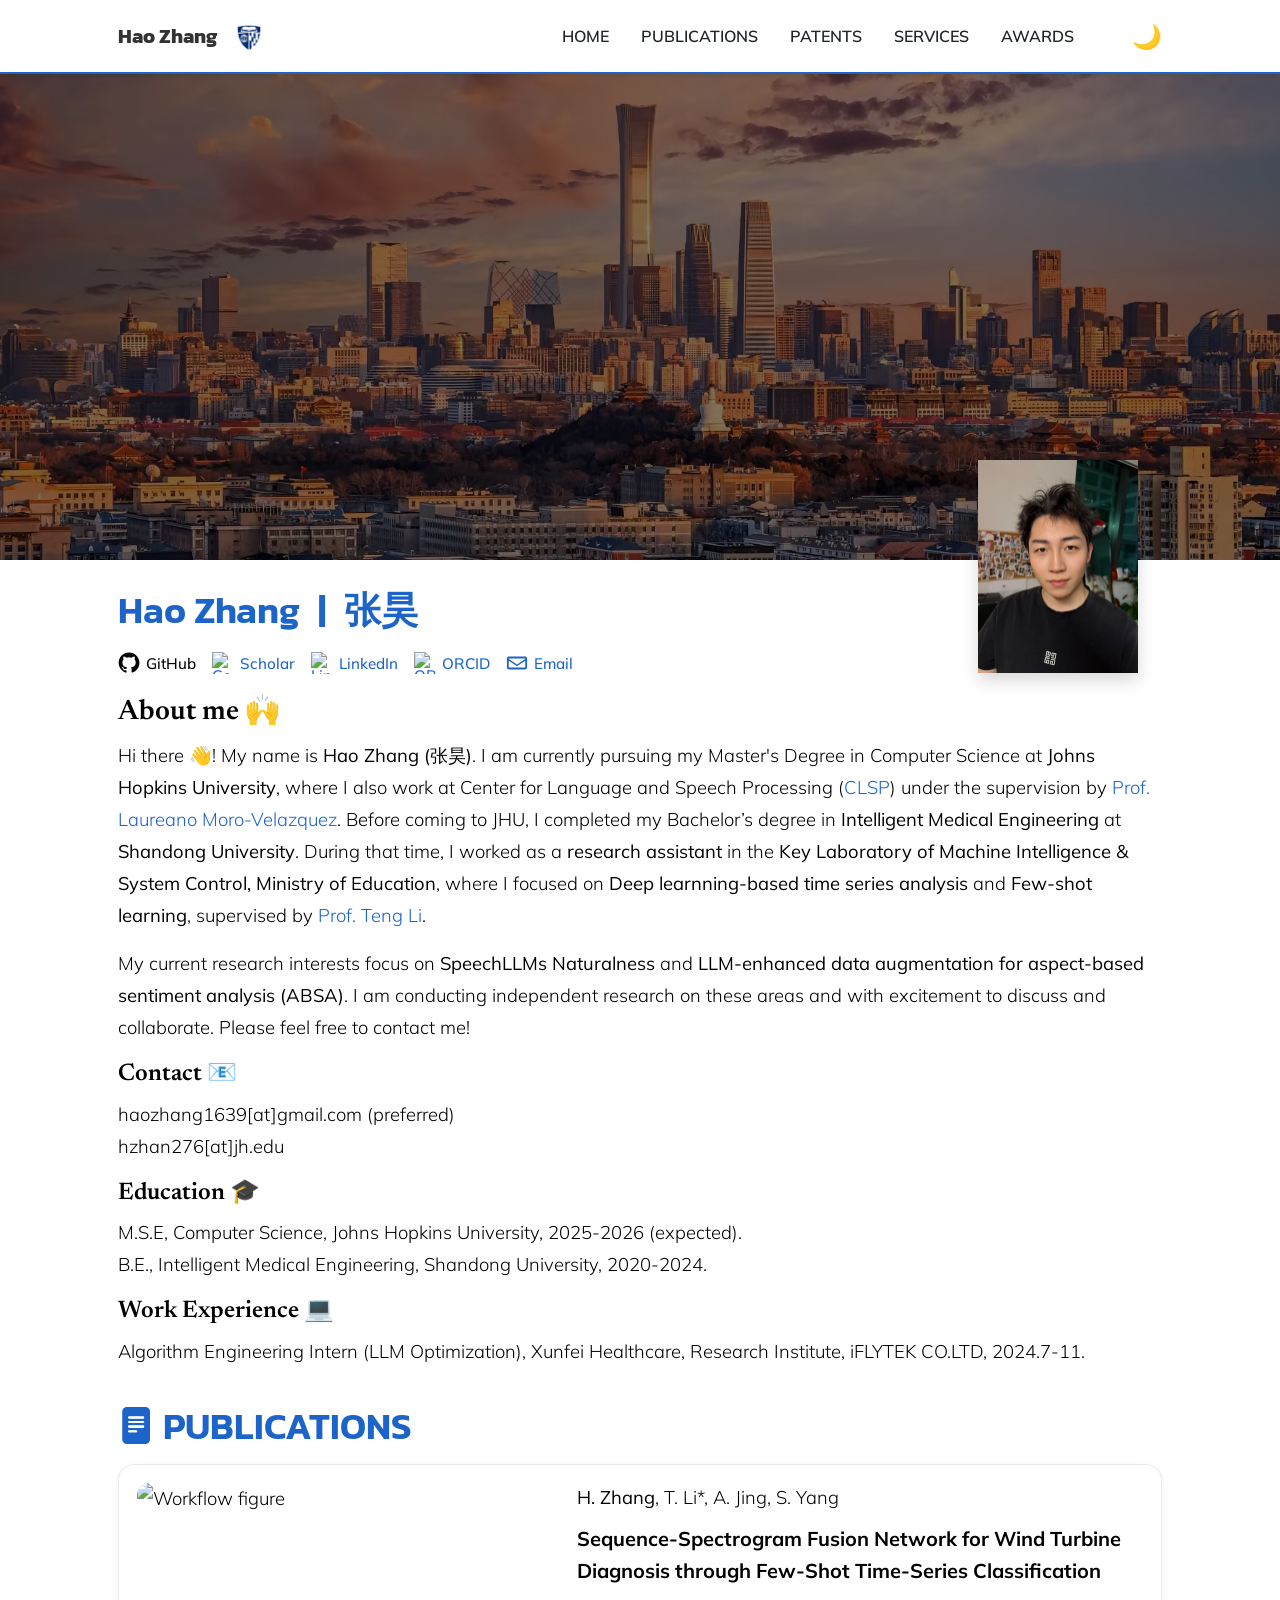
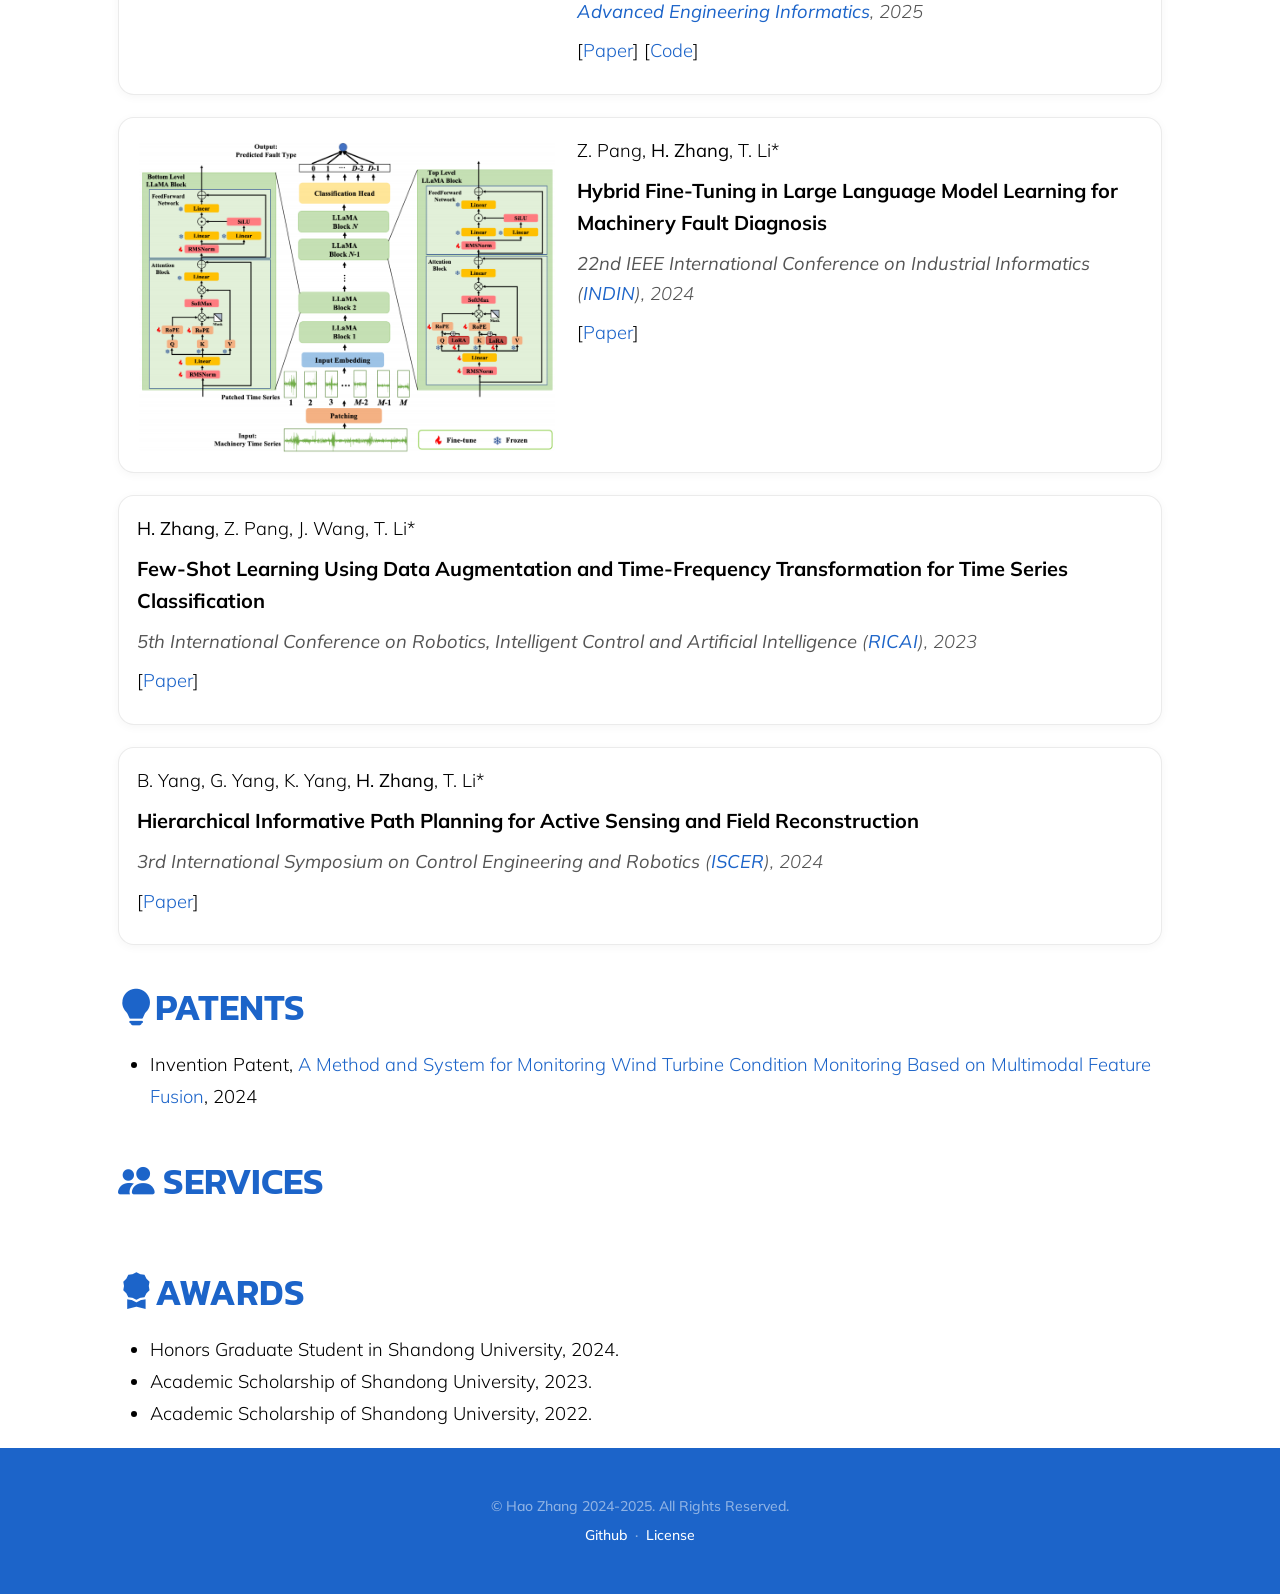
==== index.html @ edfe4c68 "ted" ====
<!DOCTYPE html>
<html lang="en">

<head>
    <meta charset="utf-8" />
    <meta name="viewport" content="width=device-width, initial-scale=1, shrink-to-fit=no" />
    <meta name="description" content="Academic Webpage" />
    <meta name="author" content="TedZhangHao" />
    <title id="title"></title>

    <!-- Icon -->
    <link rel="icon" type="image/x-icon" href="static/assets/Hao.ico" />

    <!-- Bootstrap icons-->
    <link href="https://cdn.jsdelivr.net/npm/bootstrap-icons@1.5.0/font/bootstrap-icons.css" rel="stylesheet" />

    <!-- Google fonts-->
    <link rel="preconnect" href="https://fonts.gstatic.com" />
    <link href="https://fonts.googleapis.com/css2?family=Newsreader:ital,wght@0,600;1,600&amp;display=swap"
        rel="stylesheet" />
    <link
        href="https://fonts.googleapis.com/css2?family=Mulish:ital,wght@0,300;0,500;0,600;0,700;1,300;1,500;1,600;1,700&amp;display=swap"
        rel="stylesheet" />
    <link href="https://fonts.googleapis.com/css2?family=Kanit:ital,wght@0,400;1,400&amp;display=swap"
        rel="stylesheet" />

    <!-- Core theme CSS (includes Bootstrap)-->
    <link type="text/css" href="static/css/styles.css" rel="stylesheet" />
    <link type="text/css" href="static/css/main.css" rel="stylesheet" />

    <!-- Bootstrap core JS-->
    <script defer  type="text/javascript" src="static/js/bootstrap.bundle.min.js"></script>

    <!-- Markdown -->
    <script defer  type="text/javascript" src="static/js/marked.min.js"></script>

    <script defer  type="text/javascript" src="static/js/js-yaml.min.js"></script>

    <!-- For Compatability
    <script defer  src="https://polyfill.io/v3/polyfill.min.js?features=es6"></script> -->
    

    <!-- Mathematics -->
    <script>
        // See https://docs.mathjax.org/en/latest/index.html for more details.
        MathJax = {
            tex: {
                packages: {},              // extensions to use
                inlineMath: [              // start/end delimiter pairs for in-line math
                    ['$', '$'],
                    ['\\(', '\\)']
                ],
                displayMath: [             // start/end delimiter pairs for display math
                    ['$$', '$$'],
                    ['\\[', '\\]']
                ],
                processEscapes: false,      // use \$ to produce a literal dollar sign
                processEnvironments: true, // process \begin{xxx}...\end{xxx} outside math mode
                processRefs: true,         // process \ref{...} outside of math mode
                digits: /^(?:[0-9]+(?:\{,\}[0-9]{3})*(?:\.[0-9]*)?|\.[0-9]+)/,    // pattern for recognizing numbers
                tags: 'all',              // or 'ams' or 'all'
                tagSide: 'right',          // side for \tag macros
                tagIndent: '0.8em',        // amount to indent tags
                useLabelIds: true,         // use label name rather than tag for ids
                maxMacros: 10000,          // maximum number of macro substitutions per expression
                maxBuffer: 5 * 1024,       // maximum size for the internal TeX string (5K)
                // baseURL:                   // URL for use with links to tags (when there is a <base> tag in effect)
                // (document.getElementsByTagName('base').length === 0) ? '' : String(document.location).replace(/#.*$/, ''),
                formatError:               // function called when TeX syntax errors occur
                    (jax, err) => jax.formatError(err)
            }
        };
    </script>
    <script defer  type="text/javascript" id="MathJax-script" src="https://cdn.jsdelivr.net/npm/mathjax@3/es5/tex-svg.js"></script>
    <!-- <script type="text/javascript" id="MathJax-script" async src="https://cdn.jsdelivr.net/npm/mathjax@3/es5/tex-mml-chtml.js"></script> -->
    
    <!-- Core JS-->
    <script defer  type="text/javascript" src="static/js/scripts.js"></script>

</head>

<body id="page-top">
    <!-- Navigation-->
    <nav class="header navbar navbar-expand-lg navbar-light fixed-top shadow-sm" id="mainNav">
        <div class="container px-5">
            <a id="page-top-title" class="navbar-brand fw-bold" href="#page-top"></a>
            <a href="#page-top"><img id="logo" src="static/assets/img/jhu_logo.png" style="width: 2rem;"></a>
            <button class="navbar-toggler" type="button" data-bs-toggle="collapse" data-bs-target="#navbarResponsive"
                aria-controls="navbarResponsive" aria-expanded="false" aria-label="Toggle navigation">
                MENU
                <i class="bi-list"></i>
            </button>
            <div class="collapse navbar-collapse" id="navbarResponsive">
                <ul class="navbar-nav ms-auto me-4 my-3 my-lg-0">
                    <li class="nav-item">
                        <a class="nav-link me-lg-3" href="#page-top">HOME</a>
                    </li>
                    <li class="nav-item">
                        <a class="nav-link me-lg-3" href="#publications">PUBLICATIONS</a>
                    </li>
                    <li class="nav-item">
                        <a class="nav-link me-lg-3" href="#patents">PATENTS</a>
                    </li>
                    <li class="nav-item">
                        <a class="nav-link me-lg-3" href="#Services">SERVICES</a>
                    </li>
                    <li class="nav-item">
                        <a class="nav-link me-lg-3" href="#awards">AWARDS</a>
                    </li>
                </ul>
            </div>
            <button id="theme-toggle">
                🌙
            </button>
        </div>
    </nav>

    <!-- Top Section -->
    <section class="top-section" style="background-image: url('static/assets/img/beijing.jpg');">
        <div class="top-section-content">
            <div class="container px-5">
                <h2 id="top-section-bg-text" class="text-white display-3 lh-1 font-alt"></h2>
                <h2 id="top-section-bg-text1" class="text-white display-3 lh-1 font-alt"></h2>
            </div>
        </div>
    </section>
    <!-- Top Section -->

    <!-- Photo -->
    <div class="container px-5">
        <div id="avatar">
            <img class="shadow" src="static/assets/img/photo.jpg">
        </div>
    </div>
    <!-- Photo -->
    
    <!-- Home -->
    <section class="bg-gradient-primary-to-secondary-light mt5 md5" id="home">
        <div class="container px-5">
            <header>
                <h2 id="home-subtitle"> </h2>
                <!-- <span class="bi bi-list"></span> -->
            </header>
            <div class="main-body" id="home-md"></div>
        </div>
    </section>
    <!-- Home -->

    <!-- Publications -->
    <section class="bg-gradient-primary-to-secondary-gray mt5 md5" id="publications">
        <div class="container px-5">
            <header>
                <h2 id="publications-subtitle"><i class="bi bi-file-text-fill"></i>&nbsp;PUBLICATIONS</h2>
            </header>
            <div class="main-body" id="publications-md"></div>

        </div>
    </section>
    <!-- Publications  -->

    <!-- Patents -->
    <section class="bg-gradient-primary-to-secondary-light mt5 md5" id="patents">
        <div class="container px-5">
            <header>
                <h2 id="patents-subtitle"><i class="bi bi-lightbulb-fill"></i>PATENTS</h2>
            </header>
            <div class="main-body" id="patents-md"></div>

        </div>
    </section>
    <!-- Patents -->

    <!-- Services -->
    <section class="bg-gradient-primary-to-secondary-gray mt5 md5" id="services">
        <div class="container px-5">
            <header>
                <h2 id="services-subtitle"><i class="bi bi-people-fill"></i> SERVICES</h2>
            </header>
            <div class="main-body" id="services-md"></div>

        </div>
    </section>
    <!-- Services -->

    <!-- Awards -->
    <section class="bg-gradient-primary-to-secondary-gray mt5 md5" id="awards">
        <div class="container px-5">
            <header>
                <h2 id="awards-subtitle"><i class="bi bi-award-fill"></i>AWARDS </h2>
            </header>
            <div class="main-body" id="awards-md"></div>

        </div>
    </section>
    <!-- Awards -->


    <!-- Footer-->
    <footer class="bg-bottom text-center py-5">
        <div class="container px-5">
            <div class="text-white-50 small">
                <div id="copyright-text" class="mb-2"></div>
                <a id="github-link" href="https://github.com/TedZhangHao">Github</a>
                <span class="mx-1">&middot;</span>
                <a id="license-link" href="https://github.com/TedZhangHao/TedZhangHao.github.io/blob/master/LICENSE">License</a>
            </div>
        </div>
    </footer>

</body>

</html>
---- static/css/main.css ----
@import "./styles.css";

:root {
    --h-title-color: #1c64c9;
    --background-color: #ffffff;
    --text-color: #000000;
    --top-section-bg: linear-gradient(45deg, #fcfcfc, #ffffff);
    --icon-color: #1c64c9;
}

body {
    background-color: var(--background-color);
    color: var(--text-color);
}

body.dark-mode {
    --h-title-color: #f0a500;
    --background-color: #3a3535;
    --text-color: #ffffff;
    --top-section-bg: linear-gradient(45deg, #2b2b2b, #1e1e1e);
    --icon-color: #f0a500;
}

/* 统一页面各 section 底色，不再区分浅灰块 */
.bg-gradient-primary-to-secondary-light,
.bg-gradient-primary-to-secondary-gray {
    background: var(--background-color) !important;
}

/* section 本体统一底色 + 压缩上下间距 */
section {
    background-color: var(--background-color);
    padding: 18px 0;
    margin: 0;
}

/* section 标题区域收紧 */
section header {
    margin-bottom: 8px;
}

section header h2 {
    font-family: "Kanit", -apple-system, BlinkMacSystemFont, "Segoe UI", Roboto, "Helvetica Neue", Arial, sans-serif, "Apple Color Emoji", "Segoe UI Emoji", "Segoe UI Symbol", "Noto Color Emoji" !important;
    color: var(--h-title-color);
    font-size: 2.3rem;
    line-height: 1.8;
    margin-top: 0;
    margin-bottom: 0;
}

/* 正文 */
section .main-body {
    font-size: 1.15rem;
    font-weight: 300;
    line-height: 2rem;
    margin-top: 0;
    padding-top: 0;
}

section .main-body > *:first-child {
    margin-top: 0;
}

section .main-body > *:last-child {
    margin-bottom: 0;
}

/* 首页里图标和 About me 的距离 */
.social-icons {
    display: flex;
    flex-wrap: wrap;
    gap: 16px;
    align-items: center;
    margin: 0 0 22px 0;
    line-height: 1;
}

.social-link {
    display: inline-flex;
    align-items: center;
    gap: 6px;
    text-decoration: none !important;
    font-size: 0.95rem;
    font-weight: 500;
    color: #444;
    transition: opacity 0.2s ease, transform 0.2s ease;
}

.social-link span {
    line-height: 1;
}

.social-link:hover {
    opacity: 0.8;
    transform: translateY(-1px);
}

.social-icons .icon-github {
    color: #000000;
}

.dark-mode .social-icons .icon-github {
    color: #ffffff;
}

.dark-mode .social-link {
    color: #eaeaea;
}

/* home 里标题别再贴上去 */
#home-md h1,
#home-md h2,
#home-md h3,
#home-md h4 {
    margin-top: 0;
    margin-bottom: 10px;
}

/* Publications 再额外收紧一点 */
#publications {
    padding-top: 8px;
    padding-bottom: 12px;
}

#publications header {
    margin-bottom: 4px;
}

#publications .main-body {
    margin-top: 0;
    padding-top: 0;
}

.pub-card:first-child {
    margin-top: 0;
}

/* 导航栏 */
.navbar .nav-link {
    color: #333;
}

.dark-mode .navbar {
    background-color: #1e1e1e !important;
    --text-color: #f0a500;
}

.navbar .nav-link:hover {
    color: #1c64c9 !important;
}

.navbar .navbar-brand {
    color: #333;
}

.navbar .navbar-brand:hover {
    color: #1c64c9 !important;
}

.dark-mode .navbar .nav-link {
    color: #ffffff !important;
}

.dark-mode .navbar .nav-link:hover {
    color: #f0a500 !important;
}

.dark-mode .navbar .navbar-brand {
    color: #ffffff !important;
}

.dark-mode .navbar .navbar-brand:hover {
    color: #f0a500 !important;
}

/* 正文链接 */
.container a {
    color: #1c64c9;
    text-decoration: none;
}

.container a:hover {
    color: #1553a4;
    text-decoration: underline;
}

.dark-mode .container a {
    color: #bb86fc;
}

.dark-mode .container a:hover {
    color: #d2a8ff;
    text-decoration: underline;
}

/* footer 链接 */
.footer a,
footer a {
    color: #ffffff !important;
}

/* 页头 */
.header {
    border-bottom: solid 2px var(--h-title-color);
    z-index: 10000;
}

.bg-bottom {
    background-color: var(--h-title-color);
}

/* 顶部大图 */
.top-section {
    position: relative;
    padding: 10rem 0;
    background-position: center;
    background-size: cover;
    height: 35rem;
}

.top-section h2 {
    font-weight: 400;
}

.top-section .top-section-content {
    position: relative;
    z-index: 1;
}

.top-section:before {
    content: "";
    position: absolute;
    top: 0;
    left: 0;
    width: 100%;
    height: 100%;
    background: rgba(0, 0, 0, 0.5);
}

/* 深色模式下也统一 section 底色 */
.dark-mode .bg-gradient-primary-to-secondary-light,
.dark-mode .bg-gradient-primary-to-secondary-gray {
    background: var(--background-color) !important;
}

.on-top {
    position: relative;
    z-index: 10000;
}

.top-bg {
    background-position: center;
    background-size: fill;
    width: 100%;
    height: 100%;
}

.top-bg::before {
    content: "";
    position: absolute;
    top: 0;
    left: 0;
    width: 100%;
    height: 100%;
    background: rgba(0, 0, 0, 0.4);
}

/* 头像 */
#avatar {
    position: relative;
    height: 0;
    top: min(-65px, max(-100px, calc(-1 * 100vw / 12)));
    max-width: 55em;
    margin: 0 1.5rem 0 0;
    float: right;
    z-index: 9000;
}

#avatar img {
    height: max(150px, min(230px, calc(100vw / 6)));
    box-shadow: 5px 5px 5px rgba(0, 0, 0, 0.2);
}

@media screen and (max-width: 991px) {
    #avatar {
        margin: 0;
    }
}

/* publication 卡片 */
.pub-card {
    display: flex;
    align-items: flex-start;
    gap: 20px;
    margin: 0 0 22px 0;
    padding: 18px;
    border: 1px solid rgba(0, 0, 0, 0.08);
    border-radius: 16px;
    background: var(--background-color);
    box-shadow: 0 2px 10px rgba(0, 0, 0, 0.04);
}

.pub-image-wrap {
    width: 420px;
    max-width: 48%;
    overflow: hidden;
    border-radius: 12px;
    flex-shrink: 0;
}

.pub-image {
    width: 100%;
    height: auto;
    display: block;
    border-radius: 12px;
    transition: transform 0.35s ease;
}

.pub-image:hover {
    transform: scale(1.08);
}

.pub-content {
    flex: 1;
}

.pub-authors,
.pub-title,
.pub-venue,
.pub-links {
    margin: 0 0 10px 0;
    line-height: 1.6;
}

.pub-title {
    font-size: 1.25rem;
    font-weight: 700;
}

.pub-venue {
    font-style: italic;
    color: #555;
}

.dark-mode .pub-venue {
    color: #d0d0d0;
}

.pub-links a {
    text-decoration: none;
}

.pub-links a:hover {
    text-decoration: underline;
}

@media screen and (max-width: 768px) {
    .pub-card {
        flex-direction: column;
    }

    .pub-image-wrap {
        width: 100%;
        max-width: 100%;
    }
}

/* 主题切换按钮 */
#theme-toggle {
    background: none;
    border: none;
    font-size: 1.5rem;
    padding: 0;
    vertical-align: middle;
    border-radius: 5px;
    margin-left: 10px;
    cursor: pointer;
    transition: background-color 0.3s ease-in-out;
}

#theme-toggle:hover {
    transform: scale(1.1);
}
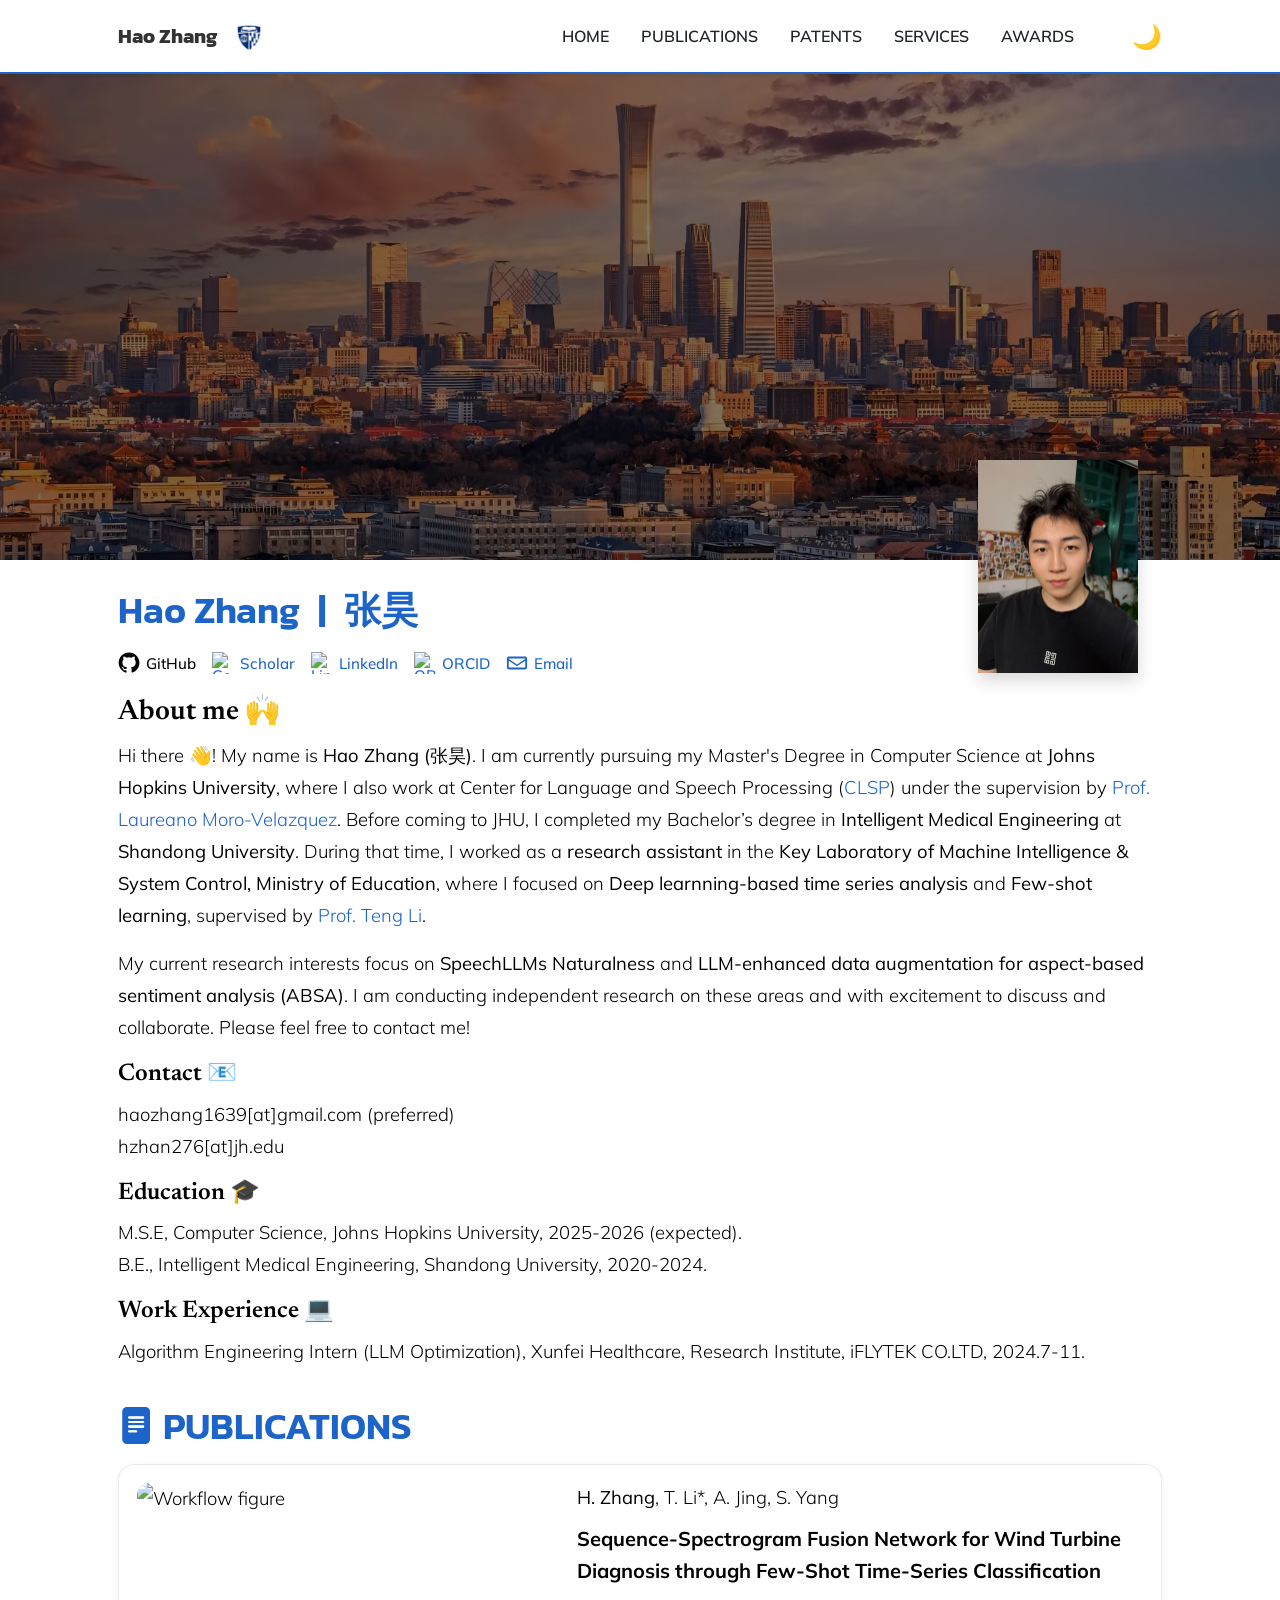
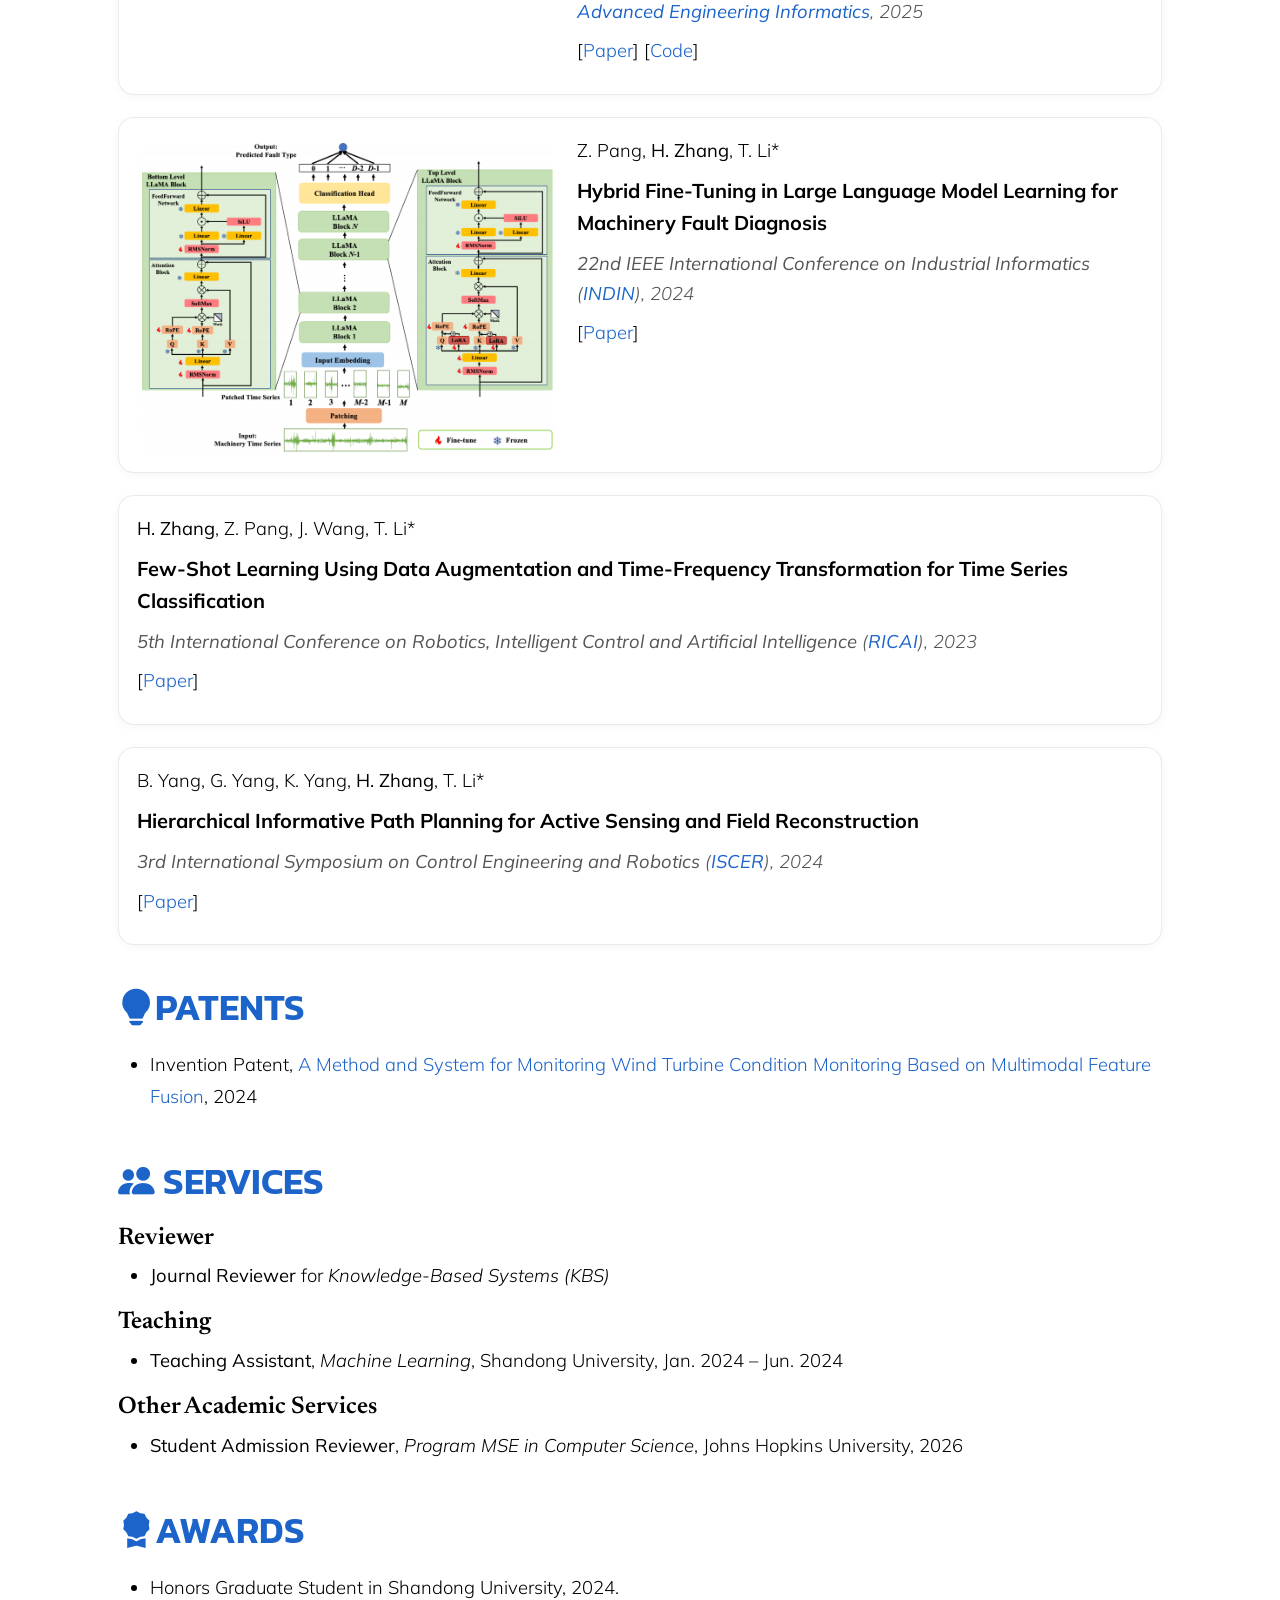
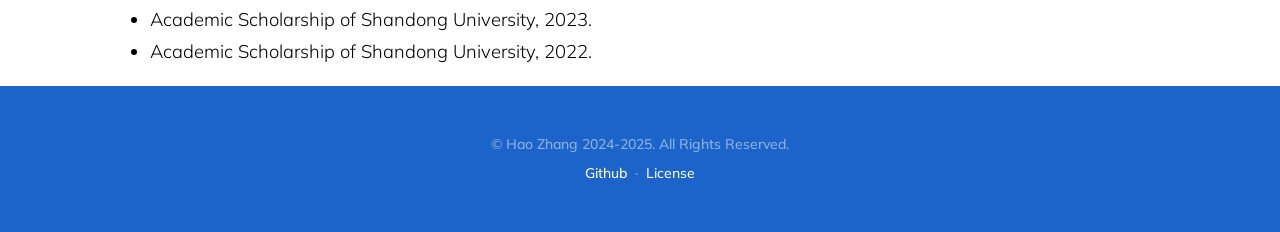
==== commit 6e9660d6: "ted" ====
--- a/index.html
+++ b/index.html
@@ -102,7 +102,7 @@
                         <a class="nav-link me-lg-3" href="#patents">PATENTS</a>
                     </li>
                     <li class="nav-item">
-                        <a class="nav-link me-lg-3" href="#Services">SERVICES</a>
+                        <a class="nav-link me-lg-3" href="#services">SERVICES</a>
                     </li>
                     <li class="nav-item">
                         <a class="nav-link me-lg-3" href="#awards">AWARDS</a>
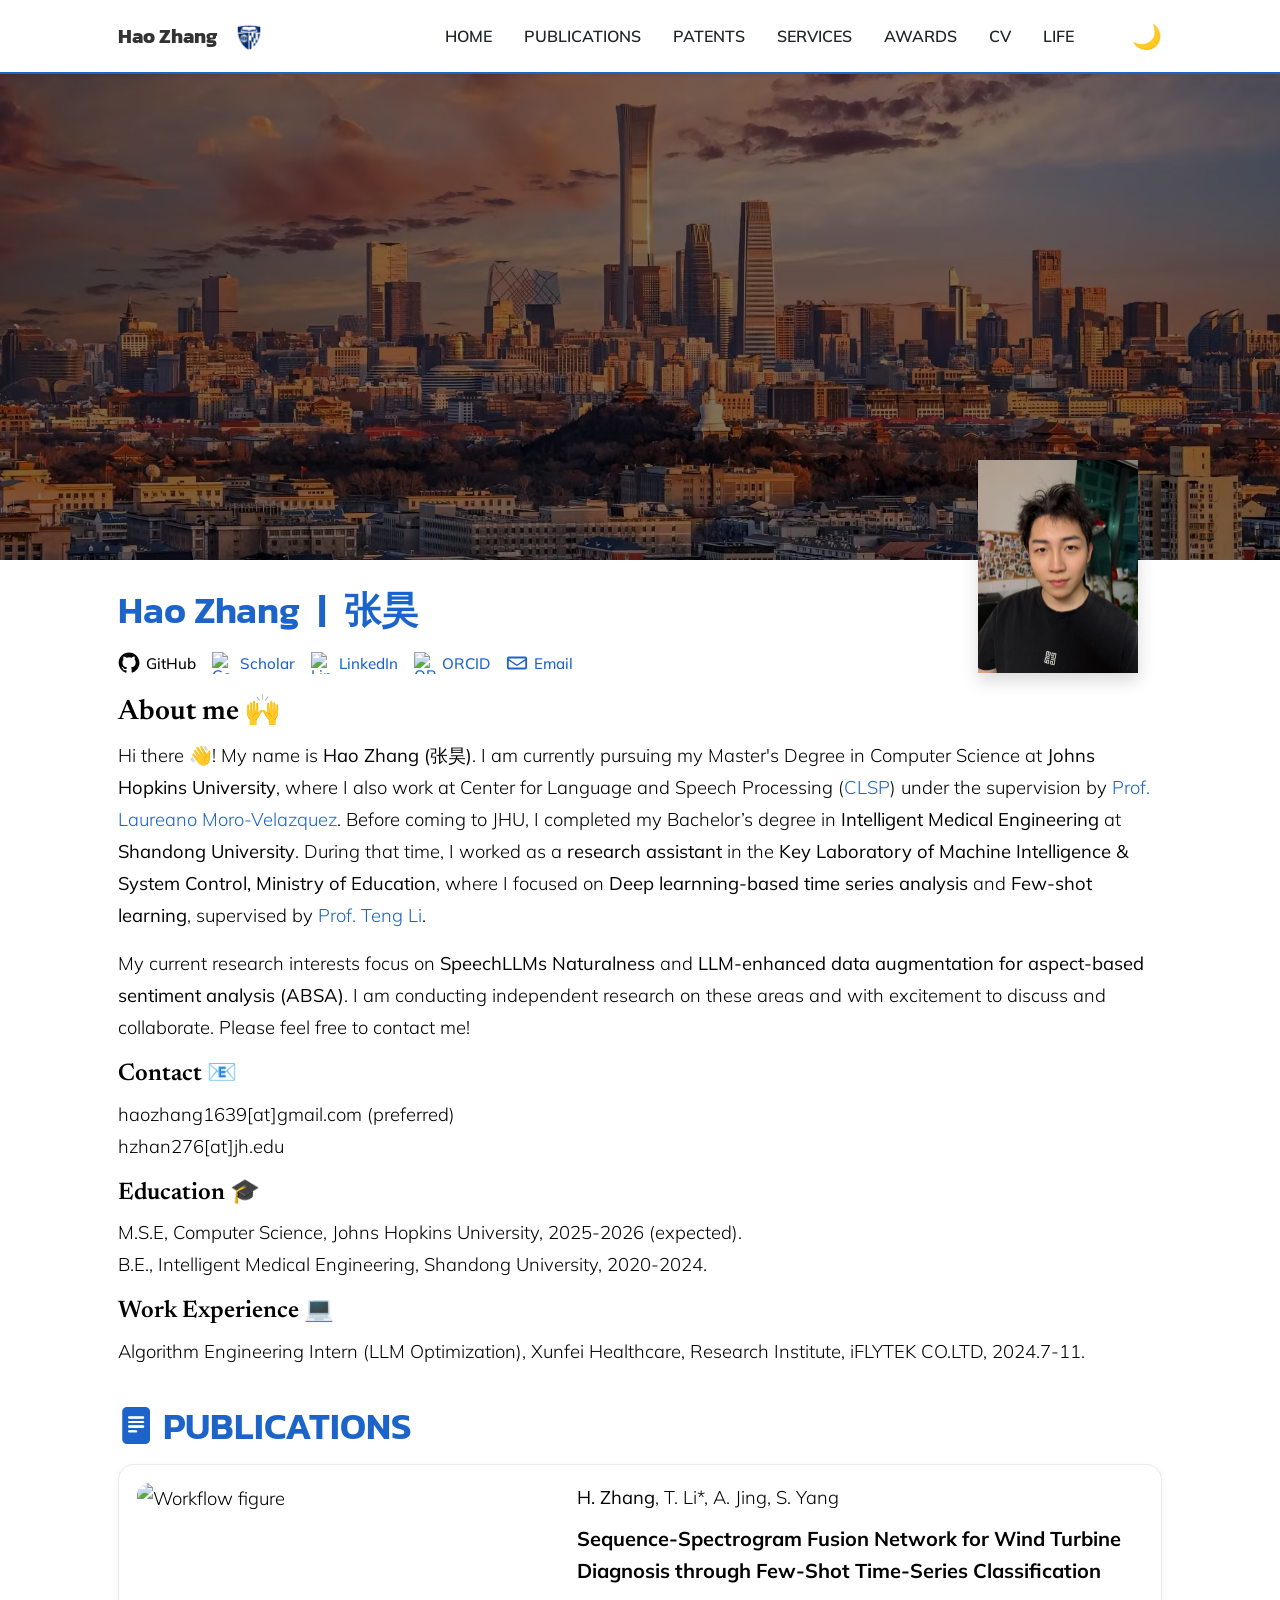
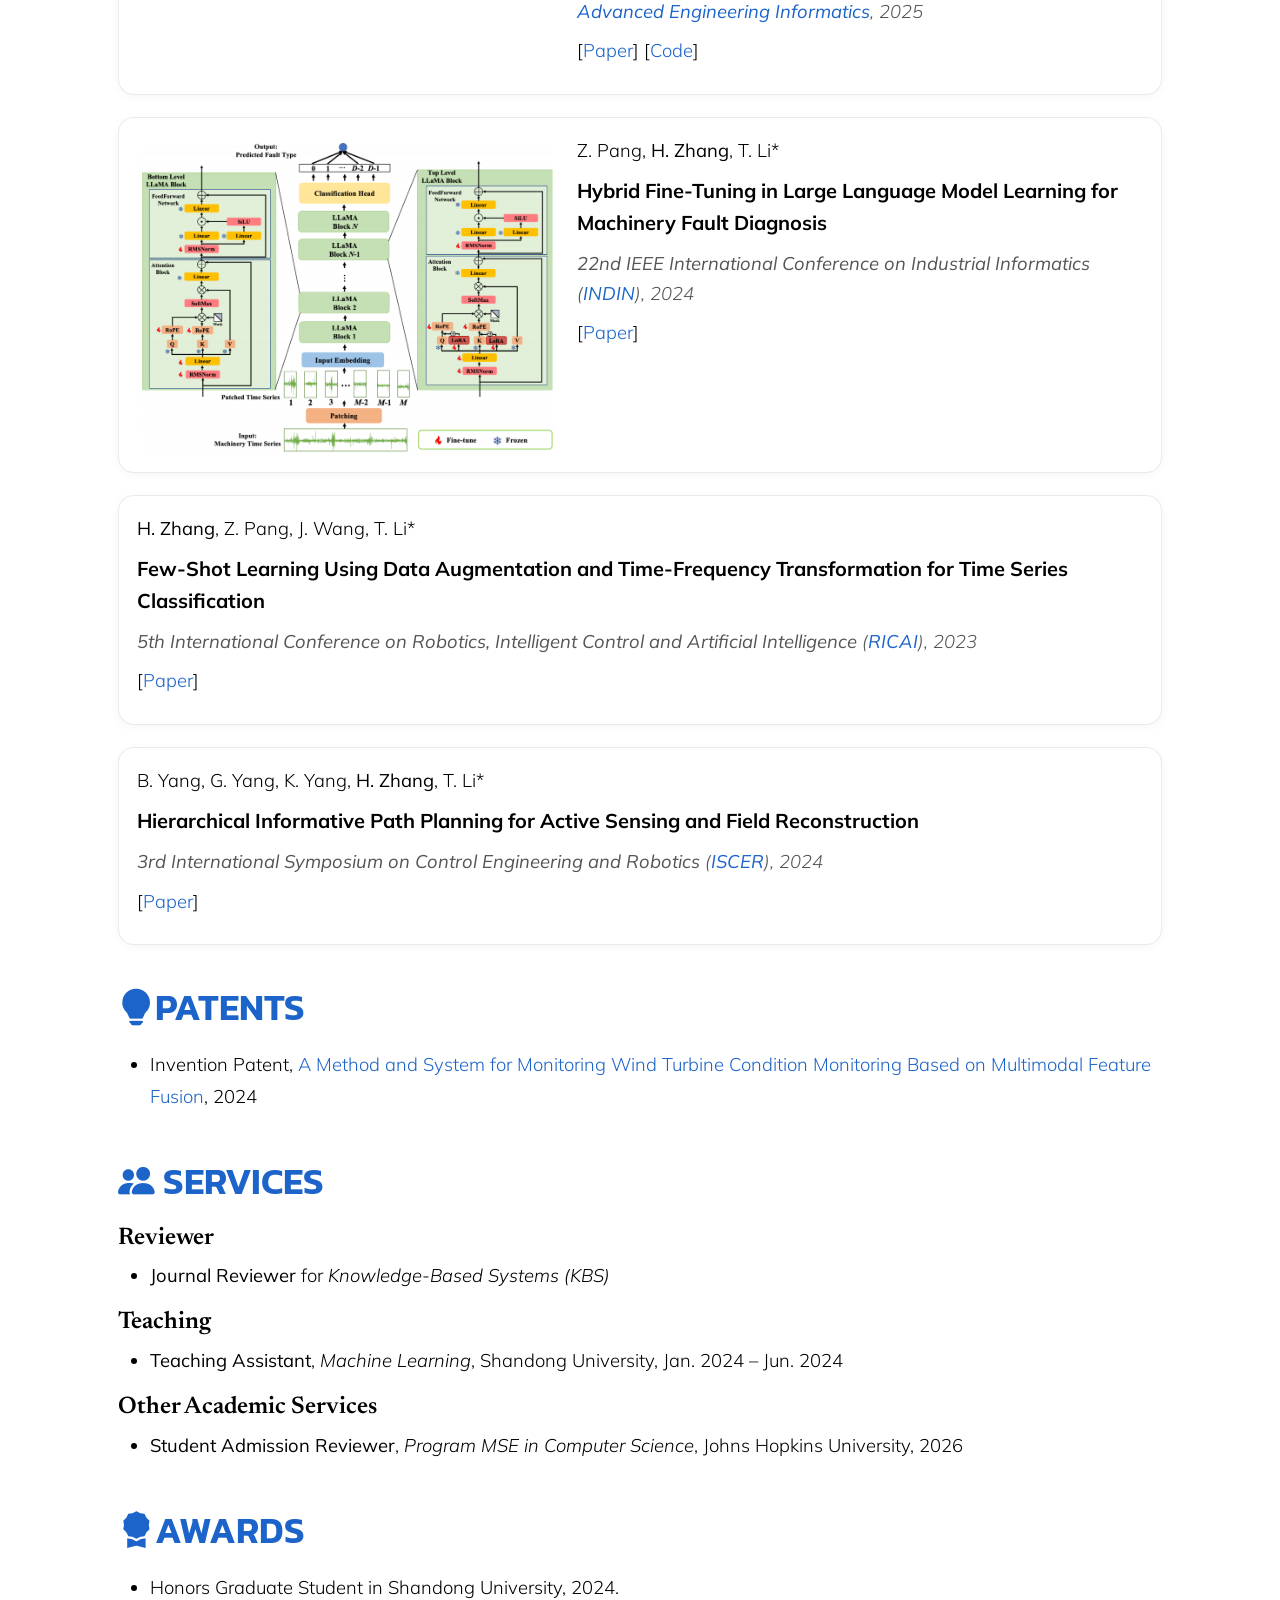
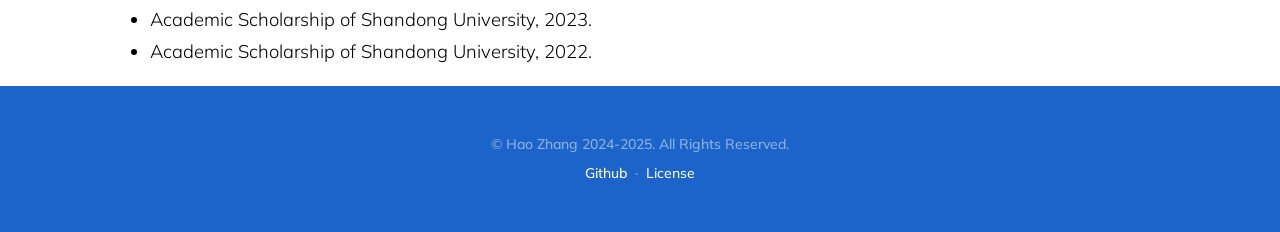
==== commit d8cf9baf: "ted" ====
--- a/index.html
+++ b/index.html
@@ -105,7 +105,13 @@
                         <a class="nav-link me-lg-3" href="#services">SERVICES</a>
                     </li>
                     <li class="nav-item">
-                        <a class="nav-link me-lg-3" href="#awards">AWARDS</a>
+                        <a class="nav-link me-lg-3" href="#awards">AWARDS</a>   
+                    </li>
+                    <li class="nav-item">
+                        <a class="nav-link me-lg-3" href="static/assets/CV.pdf" target="_blank">CV</a>
+                    </li>
+                    <li class="nav-item">
+                        <a class="nav-link me-lg-3" href="life.html">LIFE</a>
                     </li>
                 </ul>
             </div>
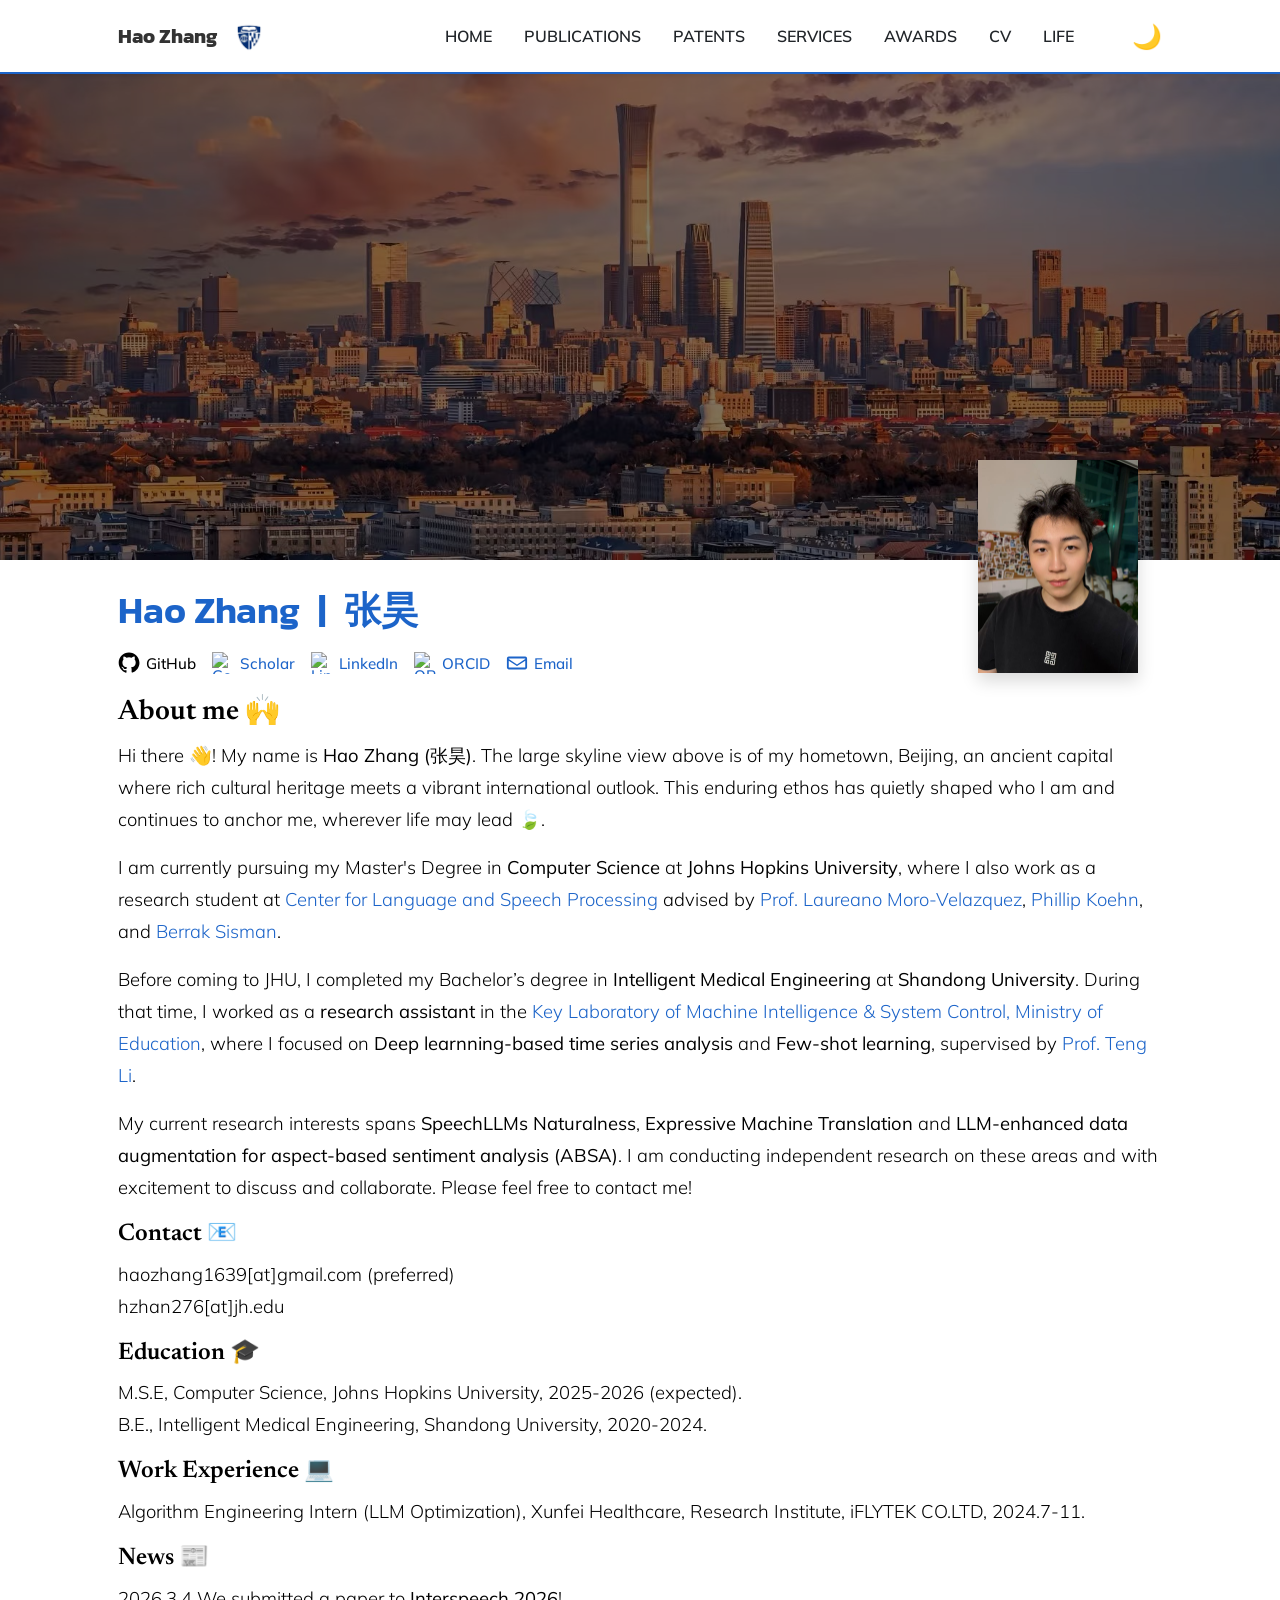
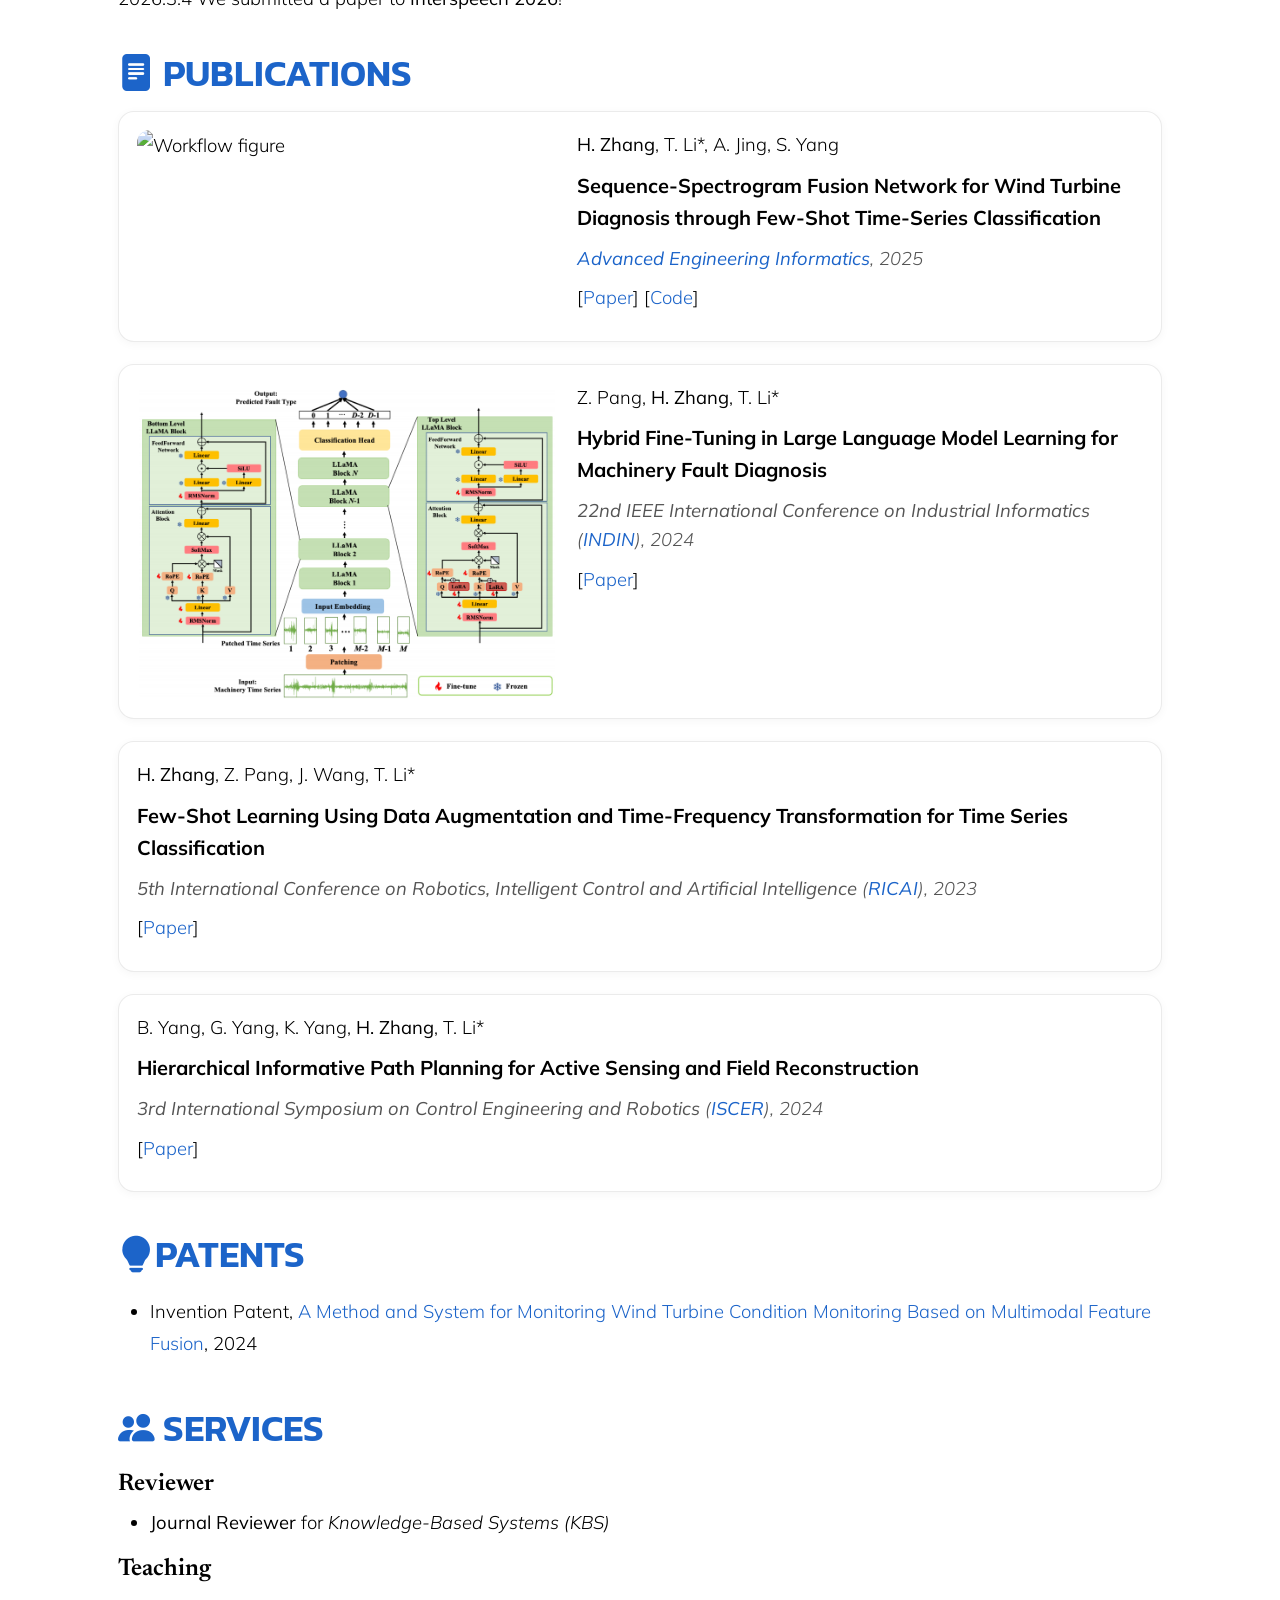
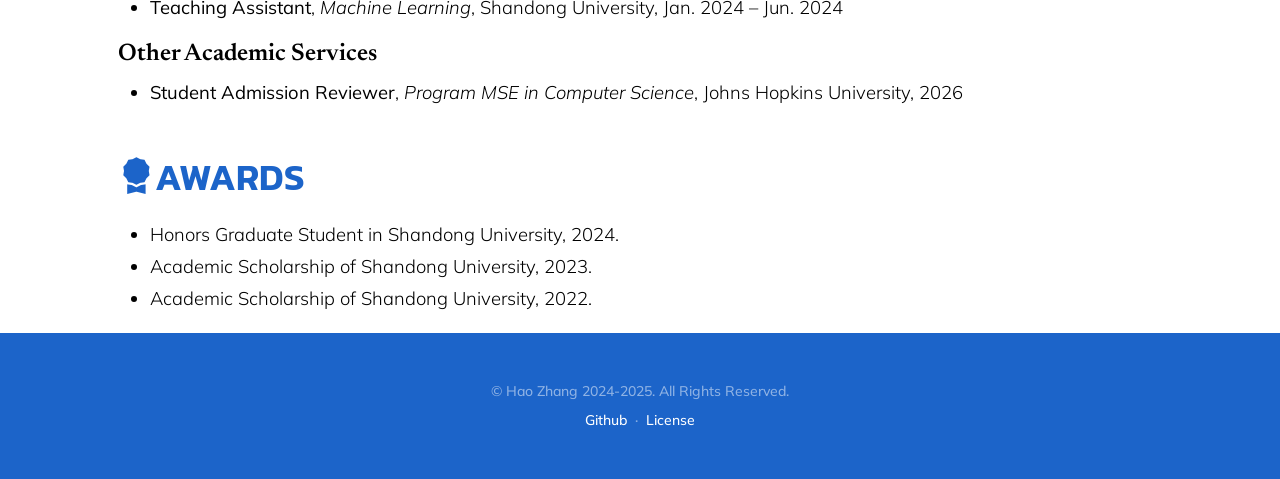
==== commit 977974a0: "Remove script tag for mapmyvisitors" ====
--- a/index.html
+++ b/index.html
@@ -212,7 +212,7 @@
             </div>
         </div>
     </footer>
-
+<script type="text/javascript" id="mmvst_globe" src="//mapmyvisitors.com/globe.js?d=NJVj6bfDXt7sD7CmgE51_hw2YMfUCx7NU7mFlVML9s0"></script>
 </body>
 
-</html>+</html>
--- a/static/css/main.css
+++ b/static/css/main.css
@@ -380,4 +380,358 @@
 
 #theme-toggle:hover {
     transform: scale(1.1);
+}
+/* =========================
+   Life page
+   ========================= */
+
+.life-page {
+    background-color: #faf8f4;
+    color: #2f2f2f;
+}
+
+.dark-mode.life-page {
+    background-color: #2d2926;
+    color: #f3efe8;
+}
+
+.life-main {
+    padding-top: 120px;
+    padding-bottom: 60px;
+}
+
+.life-hero {
+    max-width: 900px;
+    margin-bottom: 56px;
+}
+
+.life-kicker {
+    margin-bottom: 10px;
+    font-size: 0.95rem;
+    letter-spacing: 0.08em;
+    text-transform: uppercase;
+    color: #8a7f73;
+}
+
+.dark-mode .life-kicker {
+    color: #c9bfb3;
+}
+
+.life-title {
+    margin: 0 0 18px 0;
+    font-family: "Newsreader", Georgia, serif;
+    font-size: clamp(3rem, 6vw, 5.2rem);
+    line-height: 1.02;
+    font-weight: 600;
+    color: #1f1f1f;
+}
+
+.dark-mode .life-title {
+    color: #fffaf2;
+}
+
+.life-intro {
+    margin: 0 0 14px 0;
+    font-size: 1.45rem;
+    font-weight: 600;
+    line-height: 1.5;
+    color: #2c2c2c;
+}
+
+.dark-mode .life-intro {
+    color: #f5f1ea;
+}
+
+.life-description {
+    max-width: 980px;
+    margin: 0;
+    font-size: 1.18rem;
+    line-height: 1.95;
+    color: #5b534b;
+}
+
+.dark-mode .life-description {
+    color: #ddd5ca;
+}
+
+.life-section {
+    margin-top: 18px;
+}
+
+.life-section-title {
+    margin: 0 0 22px 0;
+    font-family: "Newsreader", Georgia, serif;
+    font-size: 2.2rem;
+    font-weight: 600;
+    color: #2a2a2a;
+}
+
+.dark-mode .life-section-title {
+    color: #fffaf2;
+}
+
+.life-gallery {
+    display: grid;
+    grid-template-columns: repeat(auto-fit, minmax(260px, 1fr));
+    gap: 22px;
+}
+
+.life-gallery img {
+    width: 100%;
+    aspect-ratio: 4 / 5;
+    object-fit: cover;
+    border-radius: 18px;
+    display: block;
+    box-shadow: 0 10px 30px rgba(0, 0, 0, 0.08);
+    transition: transform 0.28s ease, box-shadow 0.28s ease;
+}
+
+.life-gallery img:hover {
+    transform: translateY(-4px);
+    box-shadow: 0 18px 36px rgba(0, 0, 0, 0.14);
+}
+
+@media screen and (max-width: 768px) {
+    .life-main {
+        padding-top: 100px;
+        padding-bottom: 40px;
+    }
+
+    .life-intro {
+        font-size: 1.2rem;
+    }
+
+    .life-description {
+        font-size: 1.05rem;
+        line-height: 1.8;
+    }
+
+    .life-section-title {
+        font-size: 1.8rem;
+    }
+}
+
+/* =========================
+   Life page
+   ========================= */
+
+.life-page {
+    position: relative;
+    min-height: 100vh;
+    color: #2f2f2f;
+    background:
+        linear-gradient(rgba(248, 245, 239, 0.72), rgba(248, 245, 239, 0.72)),
+        url("../assets/img/life-bg.jpg") center center / cover no-repeat fixed;
+}
+
+.life-page.dark-mode {
+    color: #f3efe8;
+    background:
+        linear-gradient(rgba(24, 27, 32, 0.70), rgba(24, 27, 32, 0.70)),
+        url("../assets/img/life-bg.jpg") center center / cover no-repeat fixed;
+}
+
+/* 导航栏在 life 页更通透一点 */
+.life-page .navbar {
+    background: rgba(255, 255, 255, 0.72) !important;
+    backdrop-filter: blur(10px);
+    -webkit-backdrop-filter: blur(10px);
+}
+
+.life-page.dark-mode .navbar {
+    background: rgba(20, 22, 28, 0.68) !important;
+}
+
+/* 导航文字 */
+.life-page .navbar .nav-link,
+.life-page .navbar .navbar-brand {
+    color: #2f2f2f !important;
+}
+
+.life-page.dark-mode .navbar .nav-link,
+.life-page.dark-mode .navbar .navbar-brand {
+    color: #f7f2ea !important;
+}
+
+.life-page .navbar .nav-link:hover,
+.life-page .navbar .navbar-brand:hover {
+    color: #1c64c9 !important;
+}
+
+.life-page.dark-mode .navbar .nav-link:hover,
+.life-page.dark-mode .navbar .navbar-brand:hover {
+    color: #f0a500 !important;
+}
+
+/* main 区域 */
+.life-main {
+    padding-top: 130px;
+    padding-bottom: 70px;
+}
+
+/* 不要白块黄块，统一做成柔和玻璃卡片 */
+.life-hero,
+.life-section {
+    background: rgba(255, 255, 255, 0.38);
+    border: 1px solid rgba(255, 255, 255, 0.28);
+    border-radius: 24px;
+    box-shadow: 0 10px 35px rgba(0, 0, 0, 0.06);
+    backdrop-filter: blur(6px);
+    -webkit-backdrop-filter: blur(6px);
+}
+
+.life-page.dark-mode .life-hero,
+.life-page.dark-mode .life-section {
+    background: rgba(28, 31, 38, 0.42);
+    border: 1px solid rgba(255, 255, 255, 0.08);
+    box-shadow: 0 12px 36px rgba(0, 0, 0, 0.22);
+}
+
+.life-hero {
+    max-width: 980px;
+    padding: 42px 36px;
+    margin-bottom: 34px;
+}
+
+.life-section {
+    padding: 30px 28px;
+}
+
+.life-kicker {
+    margin-bottom: 10px;
+    font-size: 0.95rem;
+    letter-spacing: 0.08em;
+    text-transform: uppercase;
+    color: #867c71;
+}
+
+.life-page.dark-mode .life-kicker {
+    color: #d0c5b7;
+}
+
+.life-title {
+    margin: 0 0 18px 0;
+    font-family: "Newsreader", Georgia, serif;
+    font-size: clamp(3.2rem, 6vw, 5.4rem);
+    line-height: 0.98;
+    font-weight: 600;
+    color: #1f1f1f;
+}
+
+.life-page.dark-mode .life-title {
+    color: #fffaf2;
+}
+
+.life-intro {
+    margin: 0 0 14px 0;
+    font-size: 1.55rem;
+    font-weight: 600;
+    line-height: 1.5;
+    color: #2f2f2f;
+}
+
+.life-page.dark-mode .life-intro {
+    color: #f4efe8;
+}
+
+.life-description {
+    max-width: 980px;
+    margin: 0;
+    font-size: 1.18rem;
+    line-height: 1.95;
+    color: #564f47;
+}
+
+.life-page.dark-mode .life-description {
+    color: #ddd4c8;
+}
+
+.life-section-title {
+    margin: 0 0 20px 0;
+    font-family: "Newsreader", Georgia, serif;
+    font-size: 2.2rem;
+    font-weight: 600;
+    color: #242424;
+}
+
+.life-page.dark-mode .life-section-title {
+    color: #fffaf2;
+}
+
+.life-gallery {
+    display: grid;
+    grid-template-columns: repeat(auto-fit, minmax(260px, 1fr));
+    gap: 22px;
+}
+
+.life-gallery img {
+    width: 100%;
+    aspect-ratio: 4 / 5;
+    object-fit: cover;
+    border-radius: 18px;
+    display: block;
+    box-shadow: 0 10px 30px rgba(0, 0, 0, 0.10);
+    transition: transform 0.28s ease, box-shadow 0.28s ease;
+}
+
+.life-gallery img:hover {
+    transform: translateY(-4px) scale(1.01);
+    box-shadow: 0 18px 36px rgba(0, 0, 0, 0.16);
+}
+
+/* theme 按钮真的可点，而且更像按钮 */
+.life-page #theme-toggle {
+    background: rgba(255, 255, 255, 0.38);
+    border: 1px solid rgba(0, 0, 0, 0.06);
+    width: 48px;
+    height: 48px;
+    border-radius: 999px;
+    display: inline-flex;
+    align-items: center;
+    justify-content: center;
+    font-size: 1.45rem;
+    cursor: pointer;
+    transition: transform 0.2s ease, background-color 0.2s ease;
+}
+
+.life-page #theme-toggle:hover {
+    transform: scale(1.08);
+    background: rgba(255, 255, 255, 0.58);
+}
+
+.life-page.dark-mode #theme-toggle {
+    background: rgba(255, 255, 255, 0.10);
+    border: 1px solid rgba(255, 255, 255, 0.08);
+}
+
+.life-page.dark-mode #theme-toggle:hover {
+    background: rgba(255, 255, 255, 0.16);
+}
+
+@media screen and (max-width: 768px) {
+    .life-main {
+        padding-top: 105px;
+        padding-bottom: 40px;
+    }
+
+    .life-hero {
+        padding: 28px 22px;
+    }
+
+    .life-section {
+        padding: 22px 18px;
+    }
+
+    .life-intro {
+        font-size: 1.2rem;
+    }
+
+    .life-description {
+        font-size: 1.04rem;
+        line-height: 1.8;
+    }
+
+    .life-section-title {
+        font-size: 1.8rem;
+    }
 }
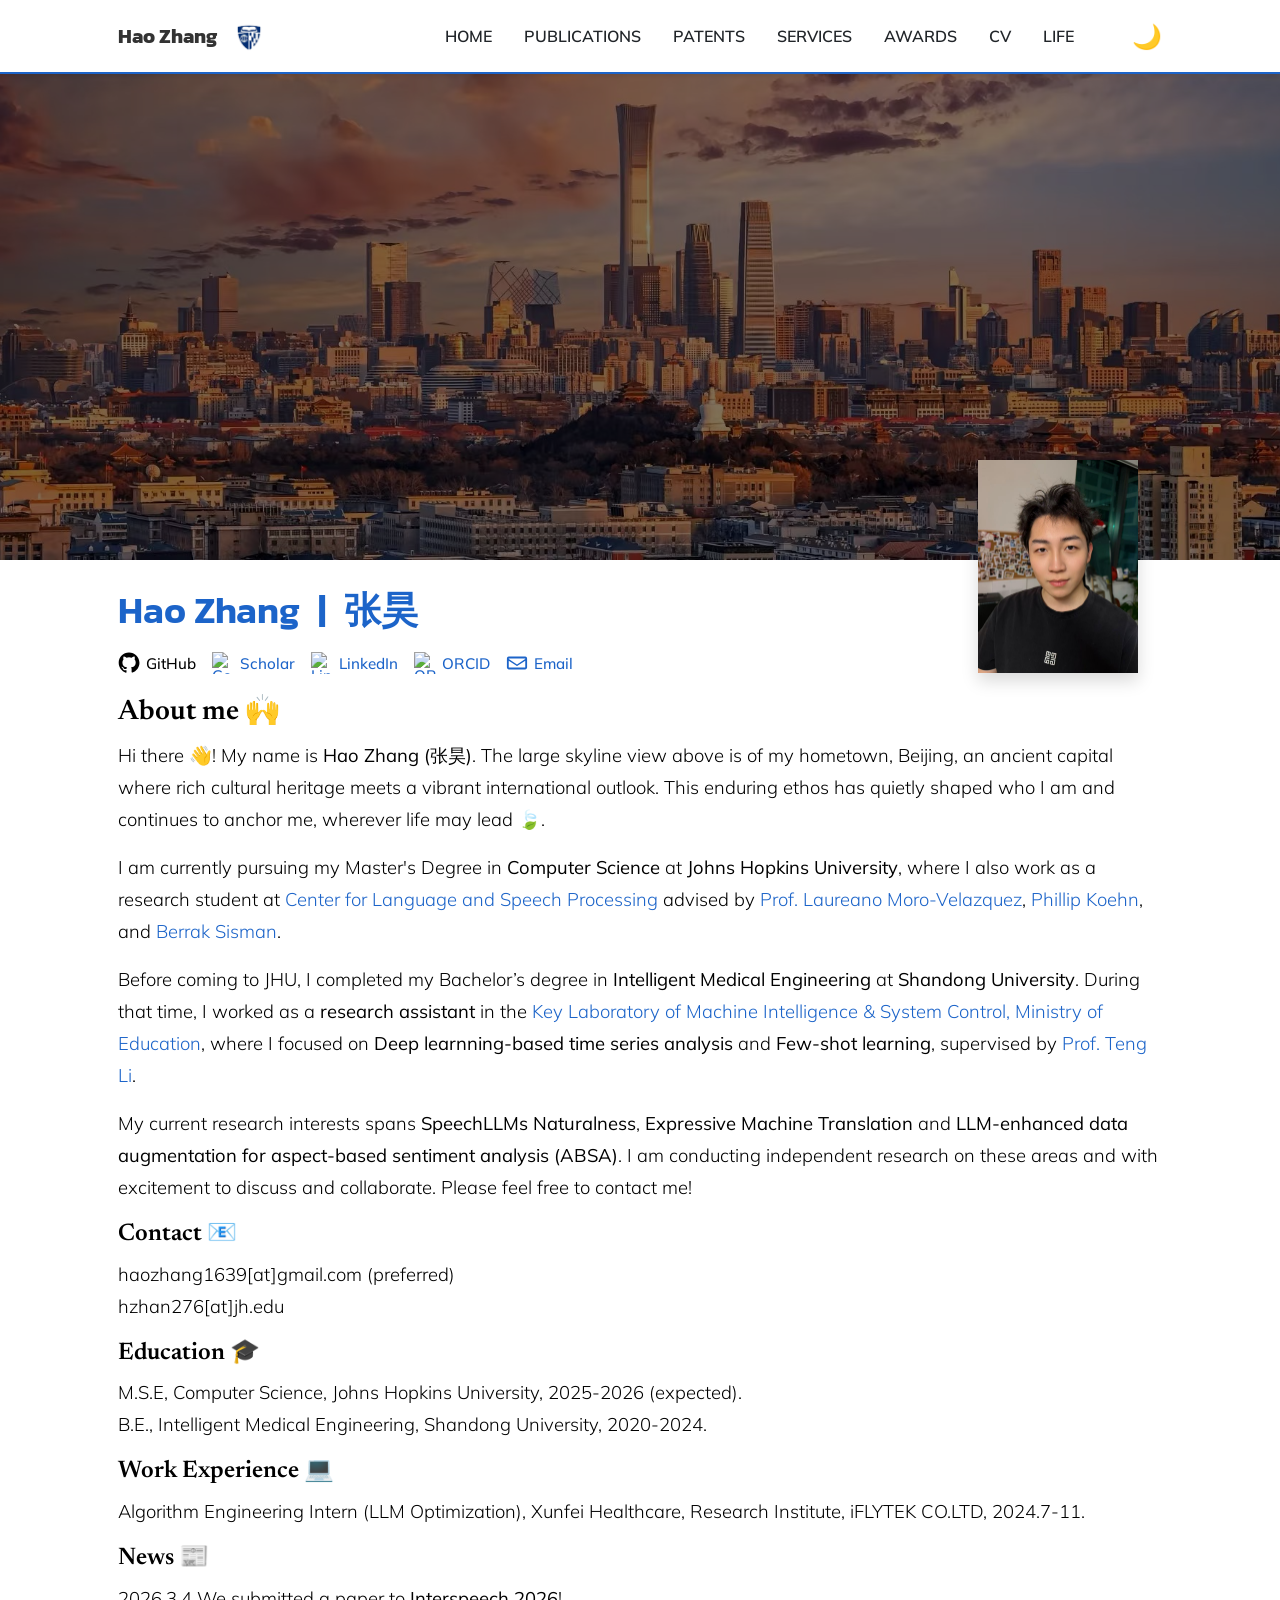
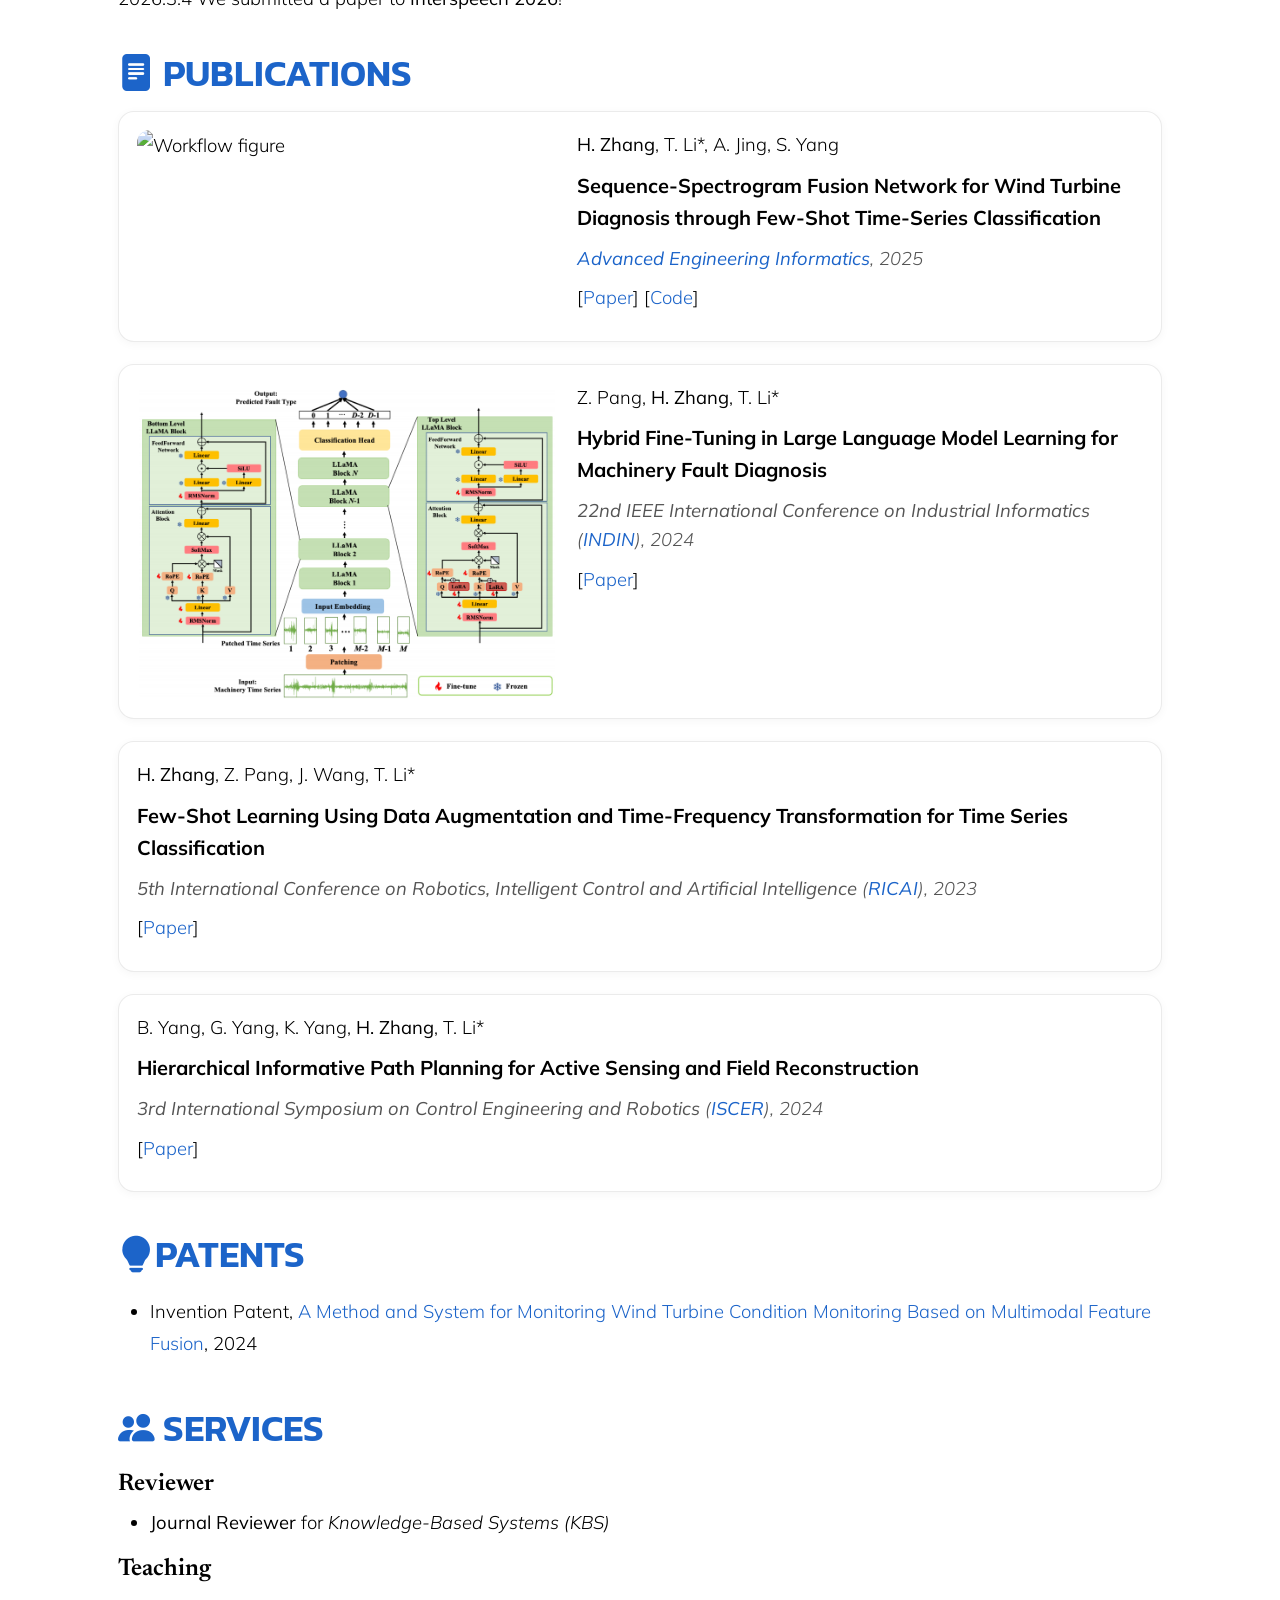
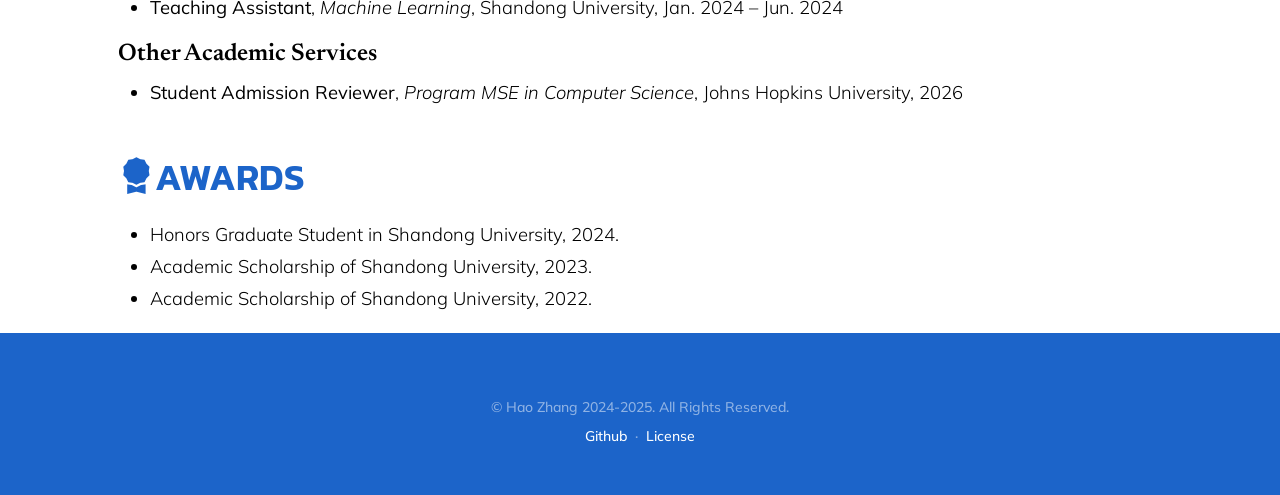
==== commit d801614a: "Update mapmyvisitors script tag in footer1 Replaced the script tag for mapmyvisitors with a new vers" ====
--- a/index.html
+++ b/index.html
@@ -205,6 +205,11 @@
     <footer class="bg-bottom text-center py-5">
         <div class="container px-5">
             <div class="text-white-50 small">
+                <div class="mb-3">
+                    <script type="text/javascript" id="mmvst_globe"
+                        src="https://mapmyvisitors.com/globe.js?d=NJVj6bfDXt7sD7CmgE51_hw2YMfUCx7NU7mFlVML9s0">
+                    </script>
+                </div>
                 <div id="copyright-text" class="mb-2"></div>
                 <a id="github-link" href="https://github.com/TedZhangHao">Github</a>
                 <span class="mx-1">&middot;</span>
@@ -212,7 +217,7 @@
             </div>
         </div>
     </footer>
-<script type="text/javascript" id="mmvst_globe" src="//mapmyvisitors.com/globe.js?d=NJVj6bfDXt7sD7CmgE51_hw2YMfUCx7NU7mFlVML9s0"></script>
+
 </body>
 
 </html>
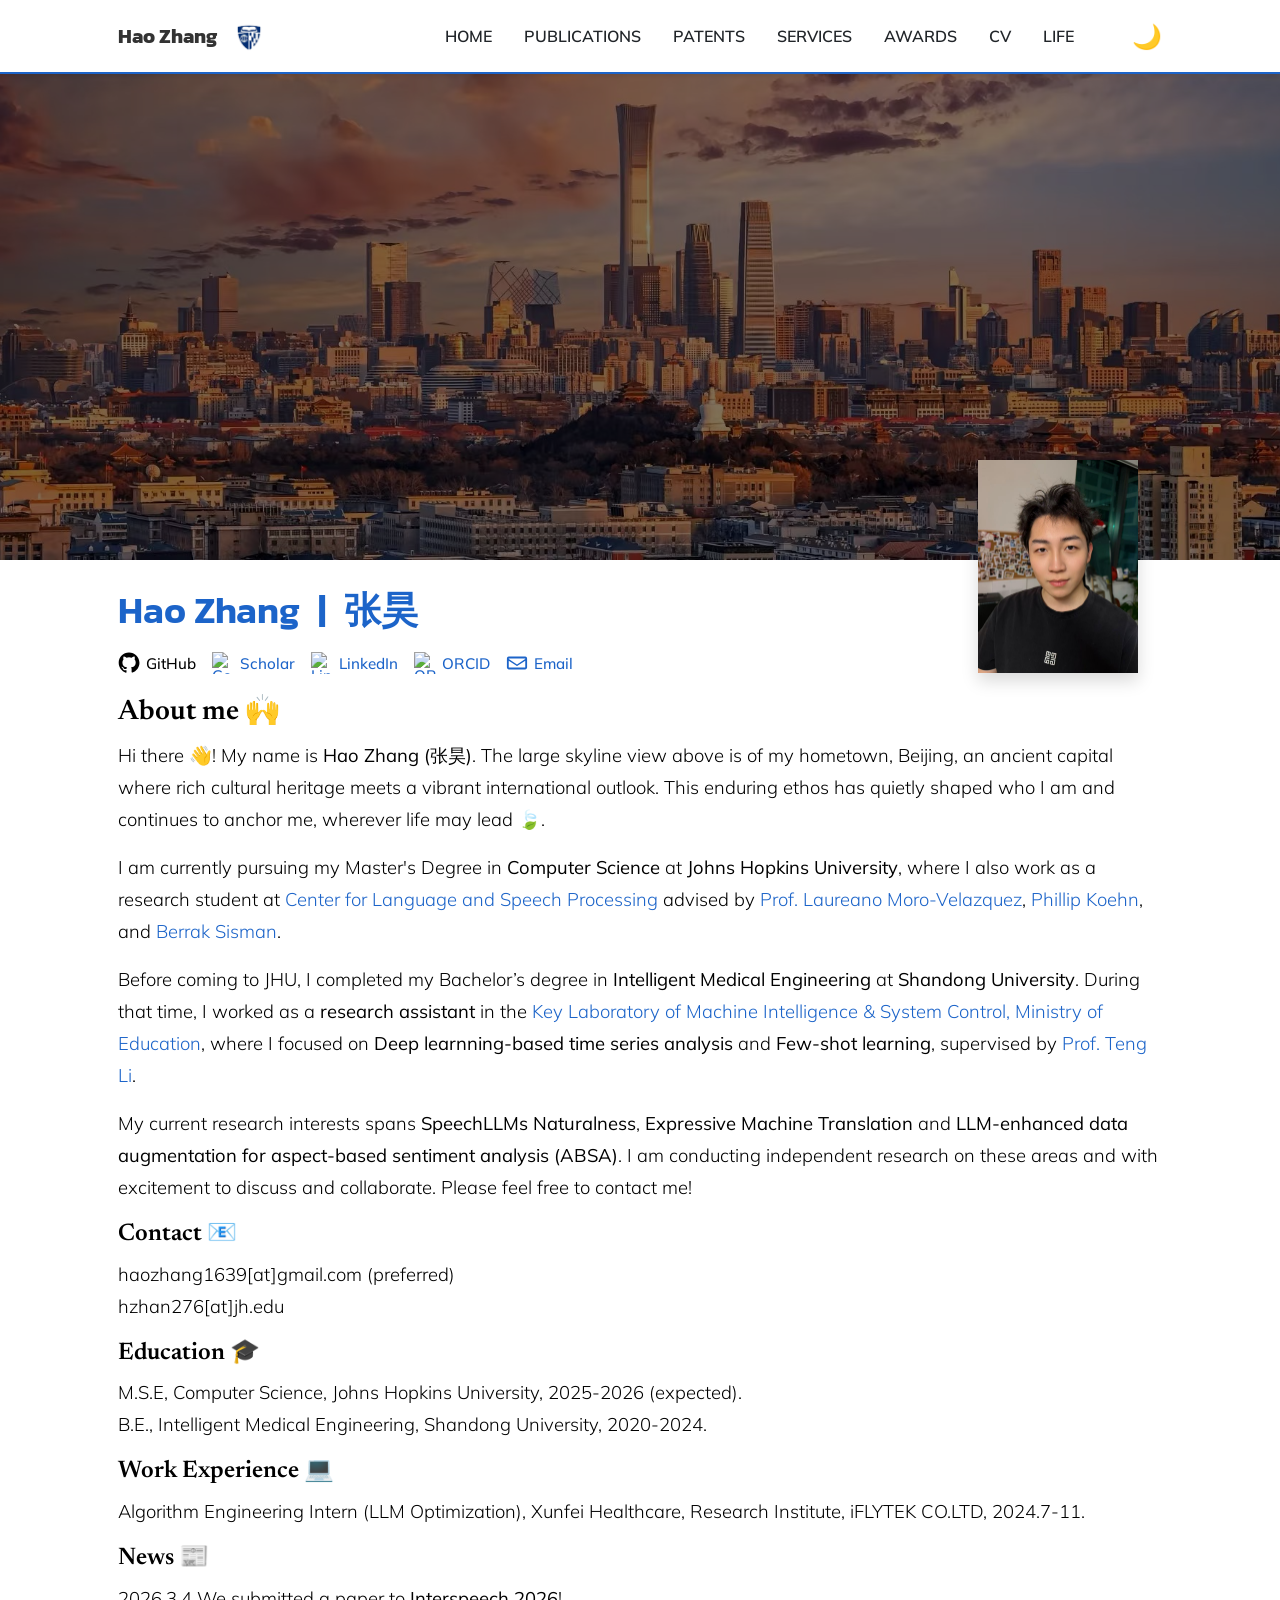
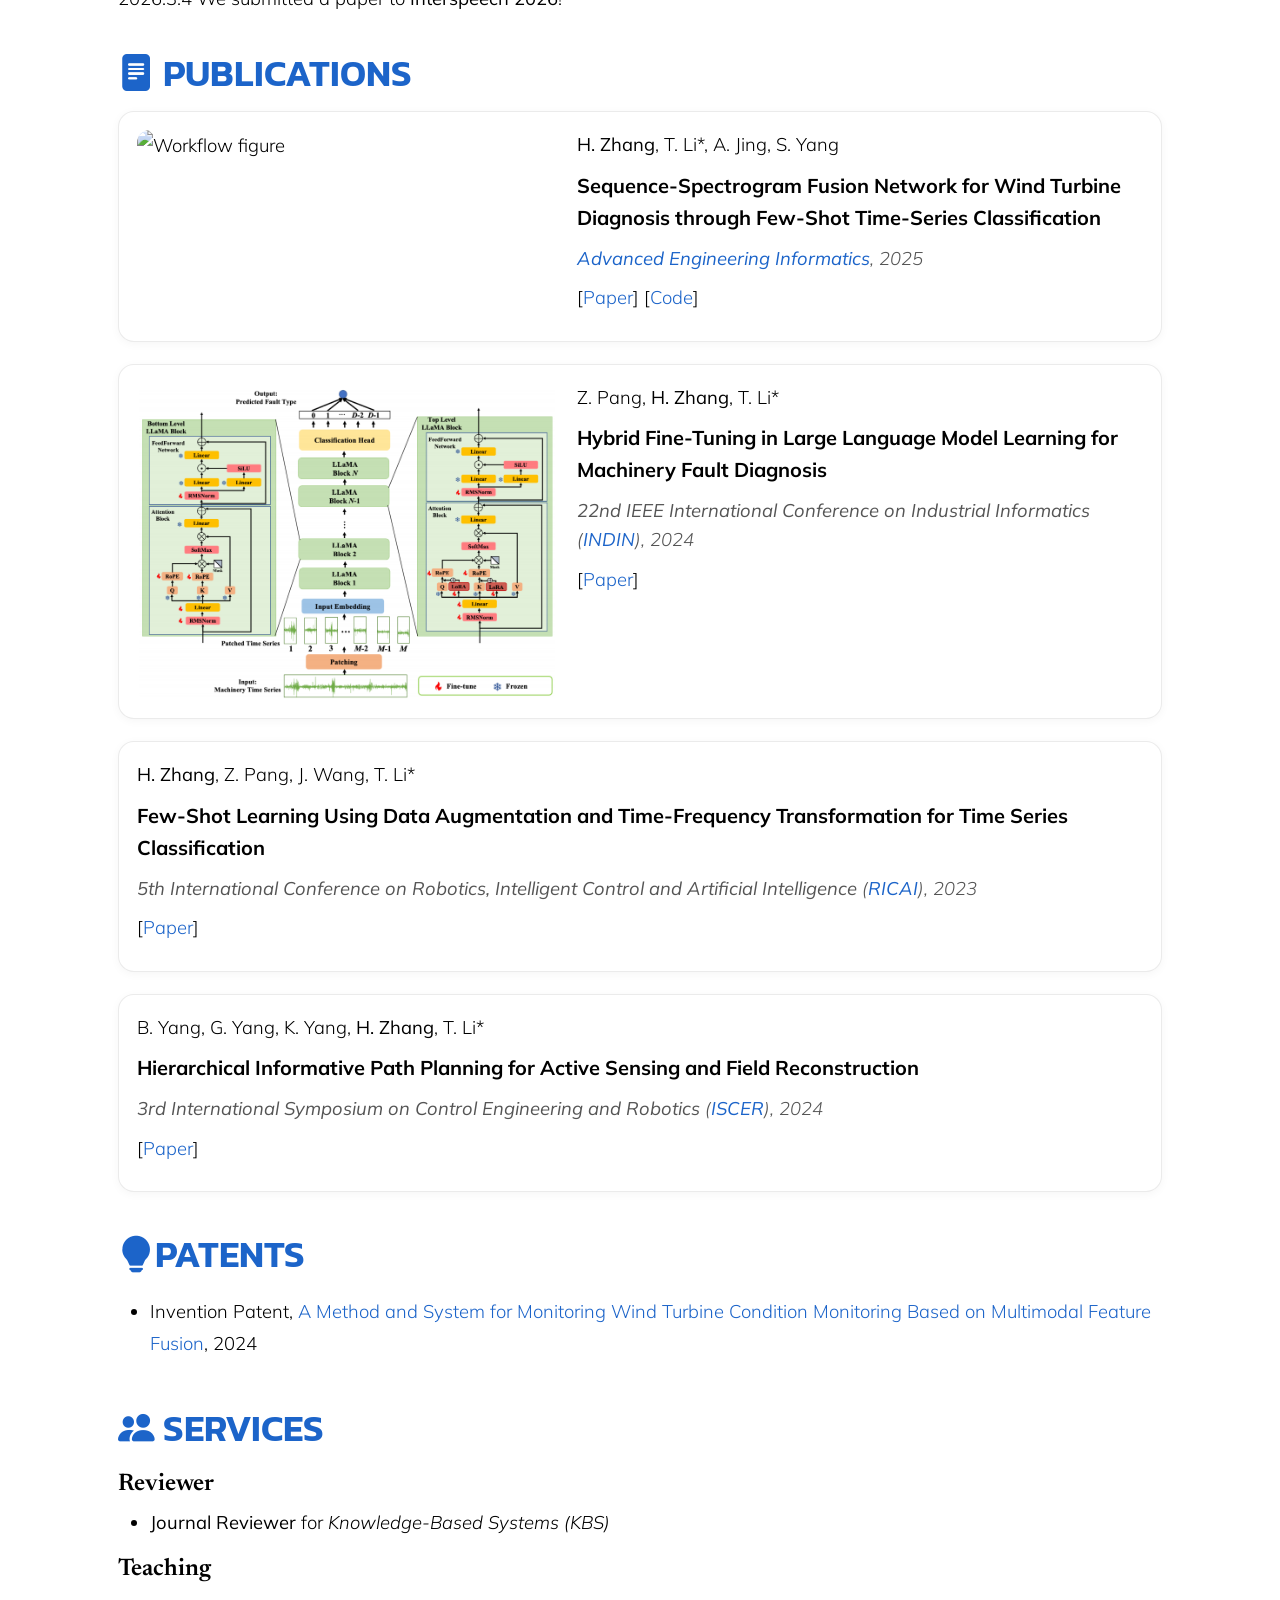
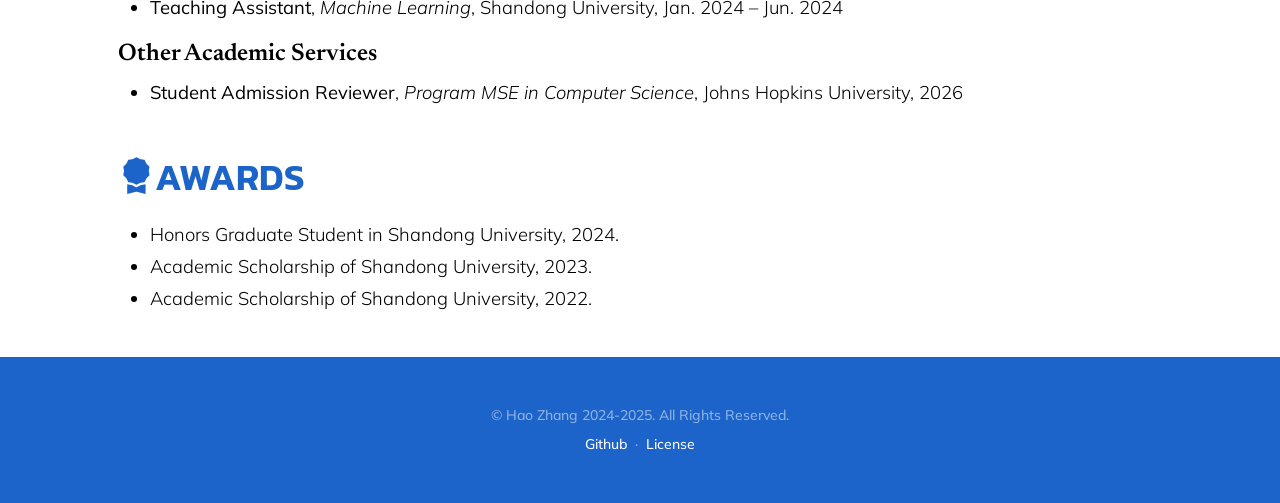
==== commit 8bf0b49b: "Relocate globe script to main body section Moved the globe script to a new location in the HTML stru" ====
--- a/index.html
+++ b/index.html
@@ -195,7 +195,13 @@
                 <h2 id="awards-subtitle"><i class="bi bi-award-fill"></i>AWARDS </h2>
             </header>
             <div class="main-body" id="awards-md"></div>
-
+    
+            <div class="text-center mt-4">
+                <script type="text/javascript" id="mmvst_globe"
+                    src="https://mapmyvisitors.com/globe.js?d=NJVj6bfDXt7sD7CmgE51_hw2YMfUCx7NU7mFlVML9s0">
+                </script>
+            </div>
+    
         </div>
     </section>
     <!-- Awards -->
@@ -205,11 +211,6 @@
     <footer class="bg-bottom text-center py-5">
         <div class="container px-5">
             <div class="text-white-50 small">
-                <div class="mb-3">
-                    <script type="text/javascript" id="mmvst_globe"
-                        src="https://mapmyvisitors.com/globe.js?d=NJVj6bfDXt7sD7CmgE51_hw2YMfUCx7NU7mFlVML9s0">
-                    </script>
-                </div>
                 <div id="copyright-text" class="mb-2"></div>
                 <a id="github-link" href="https://github.com/TedZhangHao">Github</a>
                 <span class="mx-1">&middot;</span>
--- a/static/css/main.css
+++ b/static/css/main.css
@@ -364,7 +364,17 @@
         max-width: 100%;
     }
 }
-
+.visitor-map {
+    width: 320px;
+    max-width: 100%;
+    margin: 1.5rem auto 0 auto;
+}
+
+.visitor-map canvas,
+.visitor-map iframe {
+    width: 100% !important;
+    height: auto !important;
+}
 /* 主题切换按钮 */
 #theme-toggle {
     background: none;
@@ -734,4 +744,4 @@
     .life-section-title {
         font-size: 1.8rem;
     }
-}+}
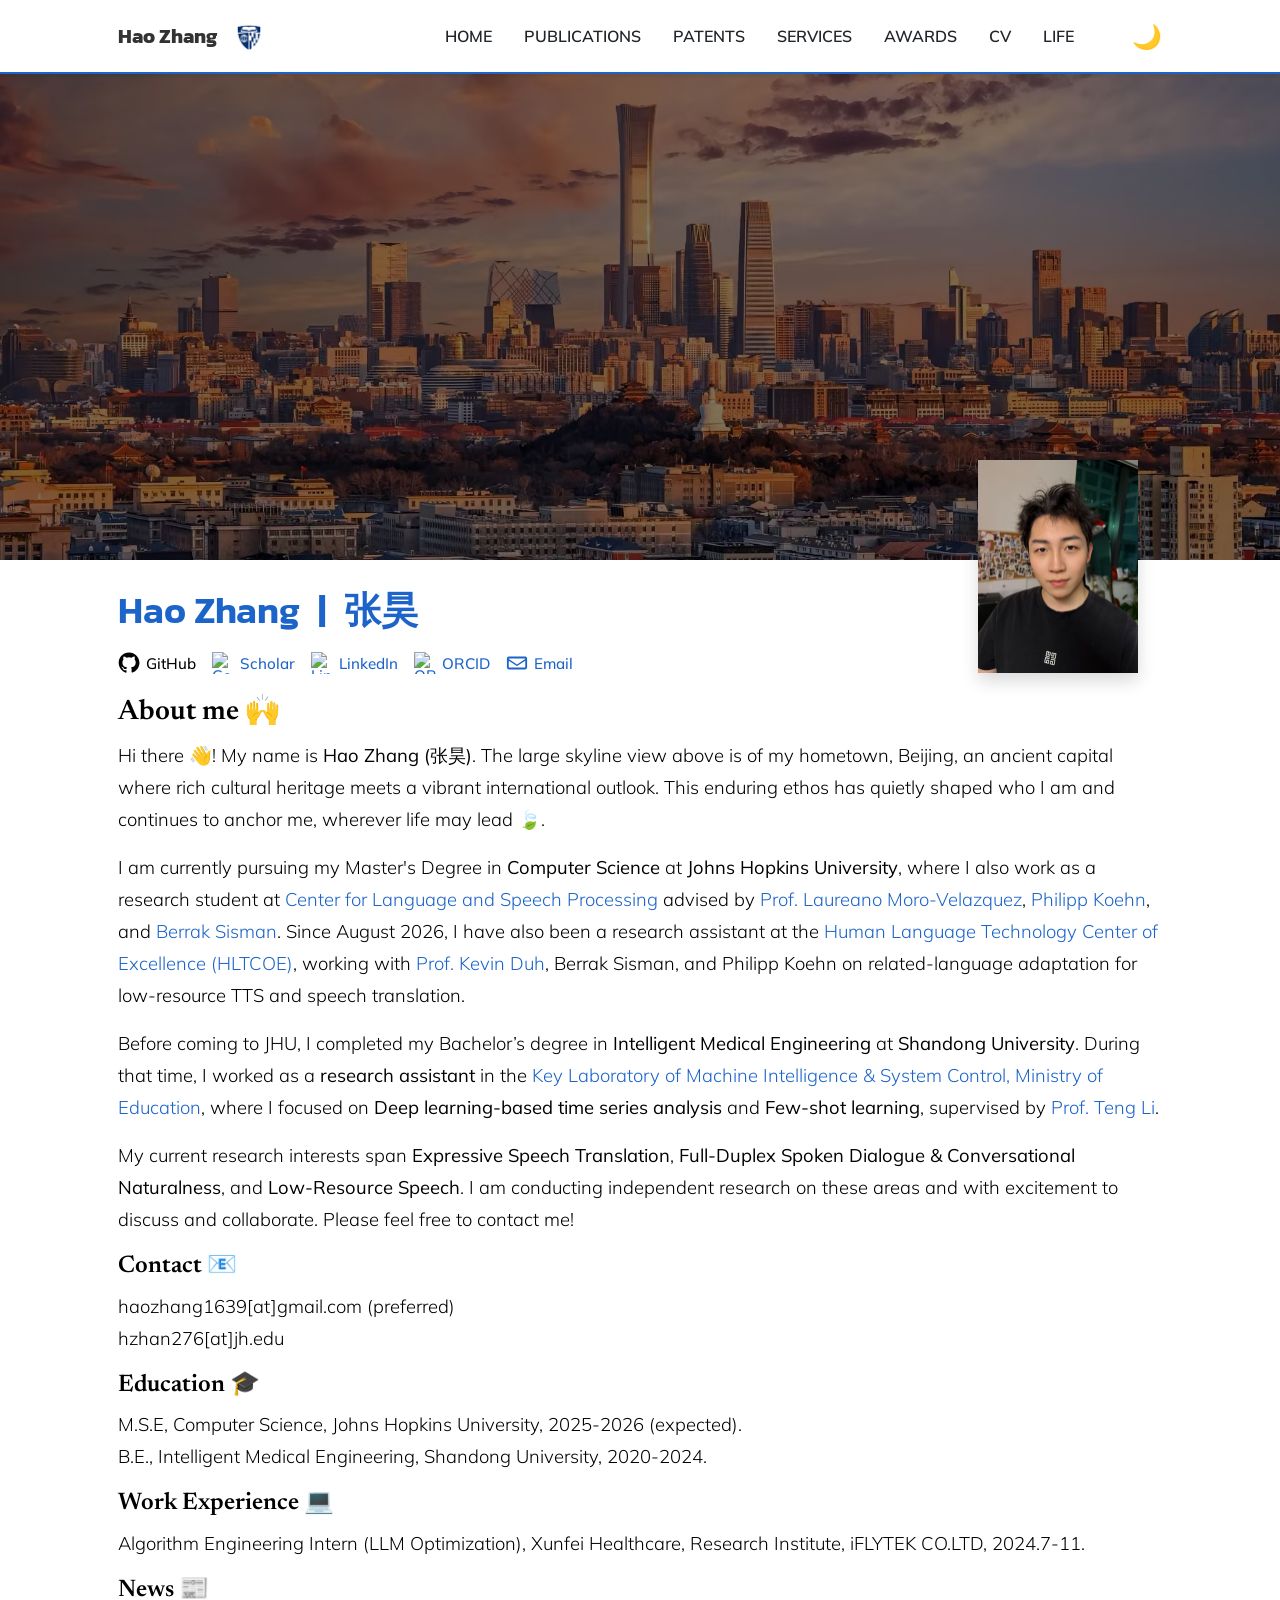
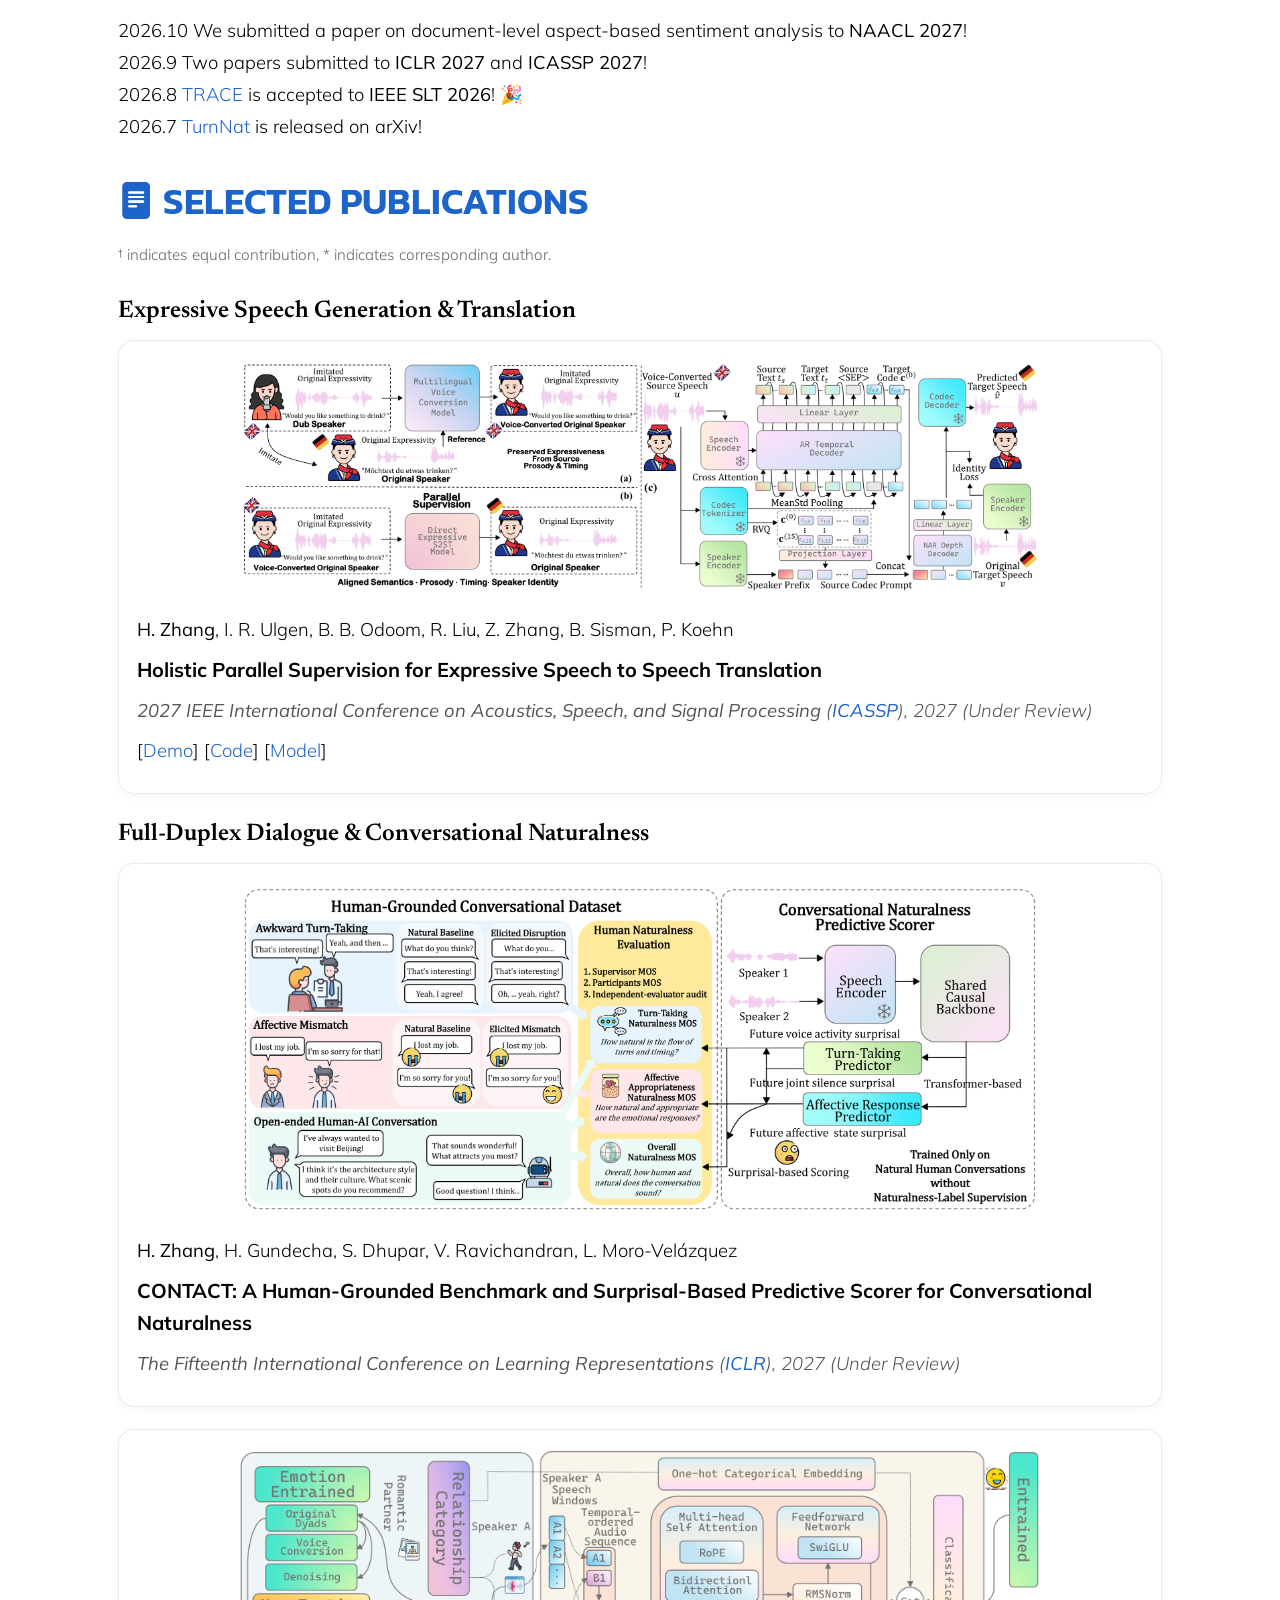
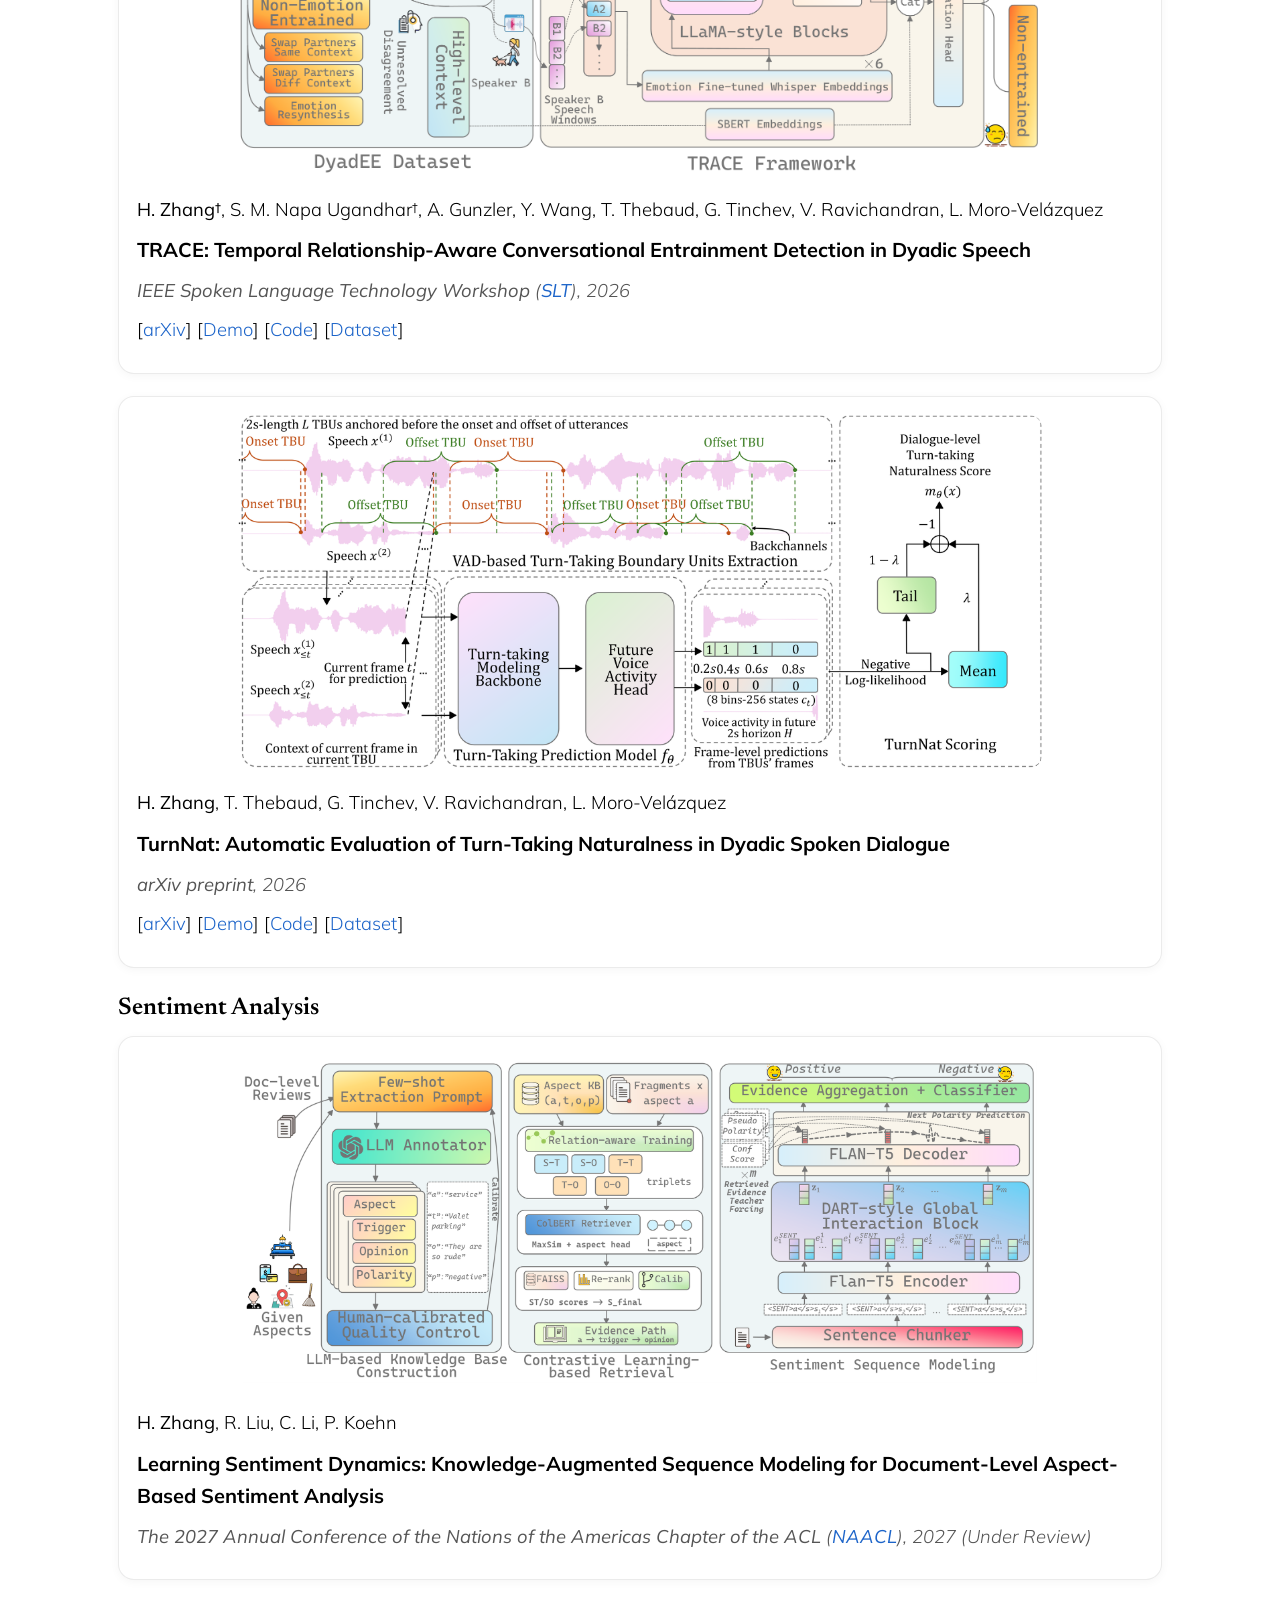
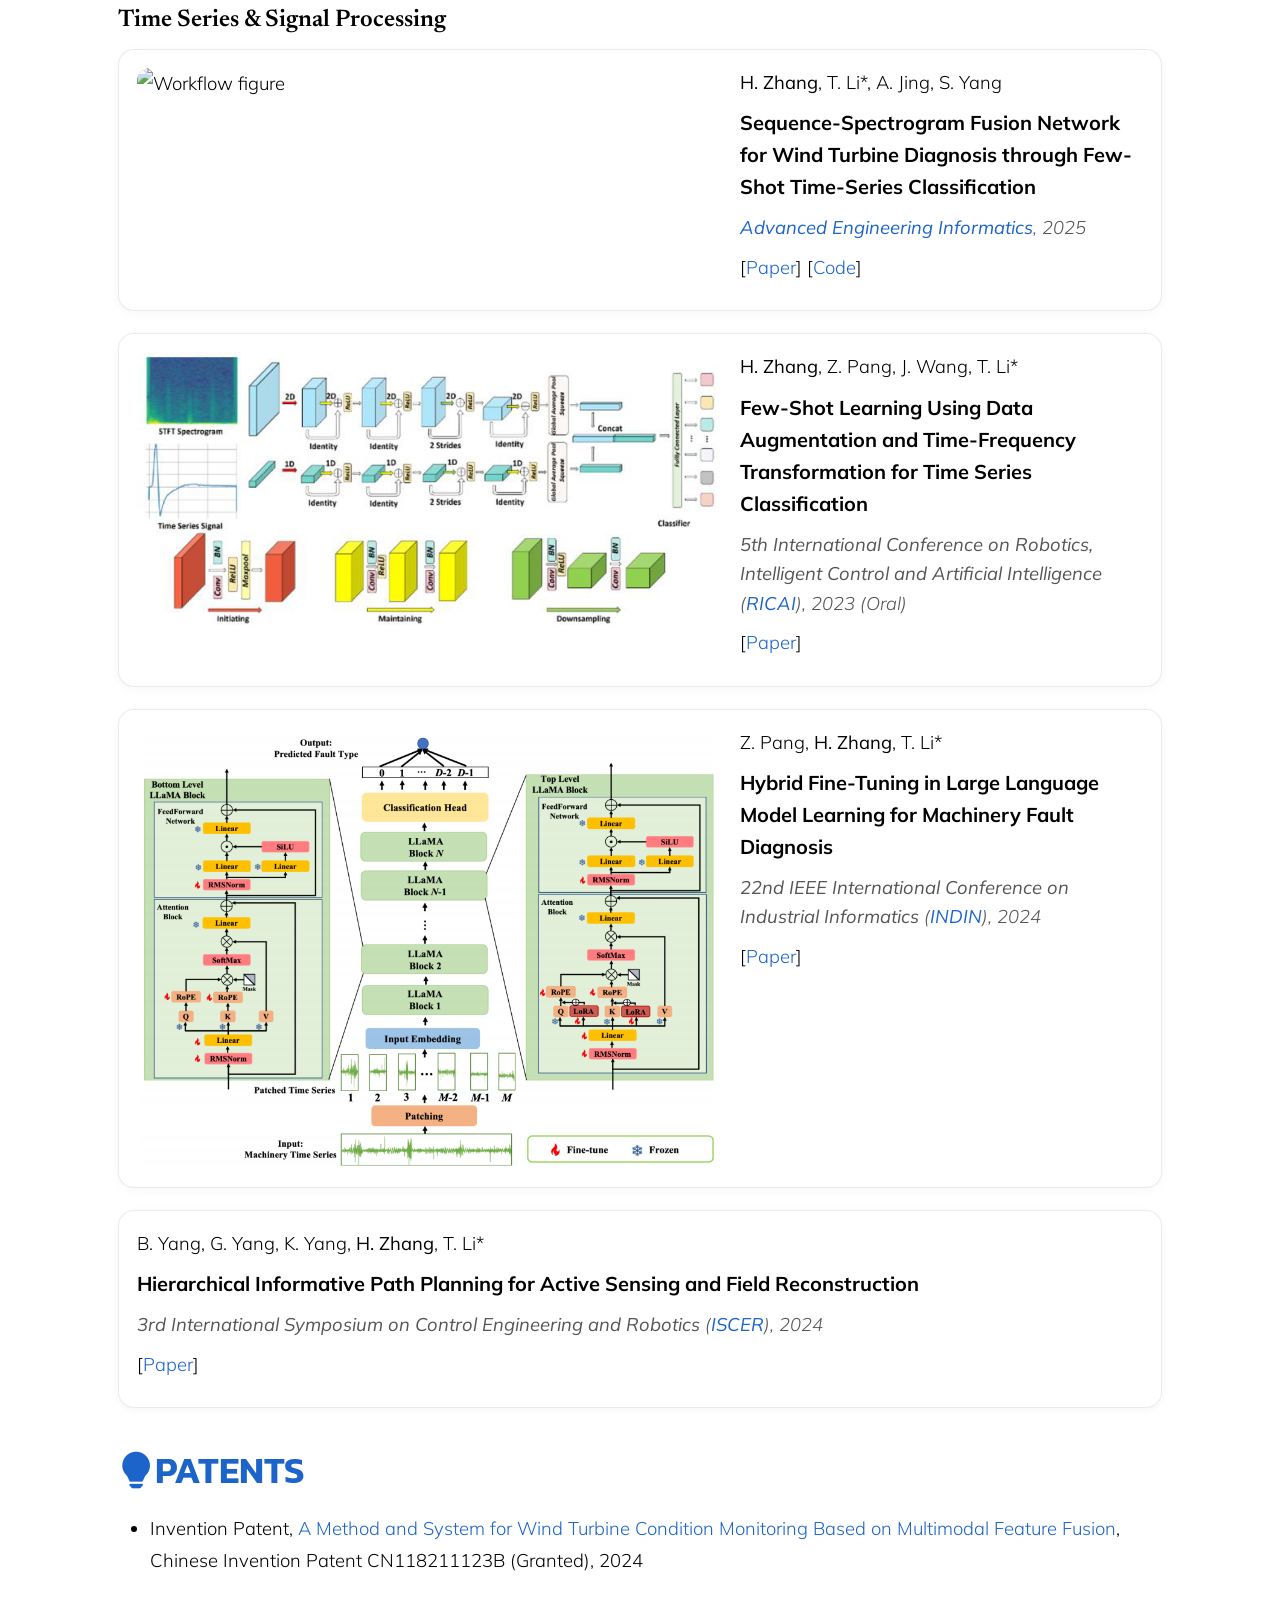
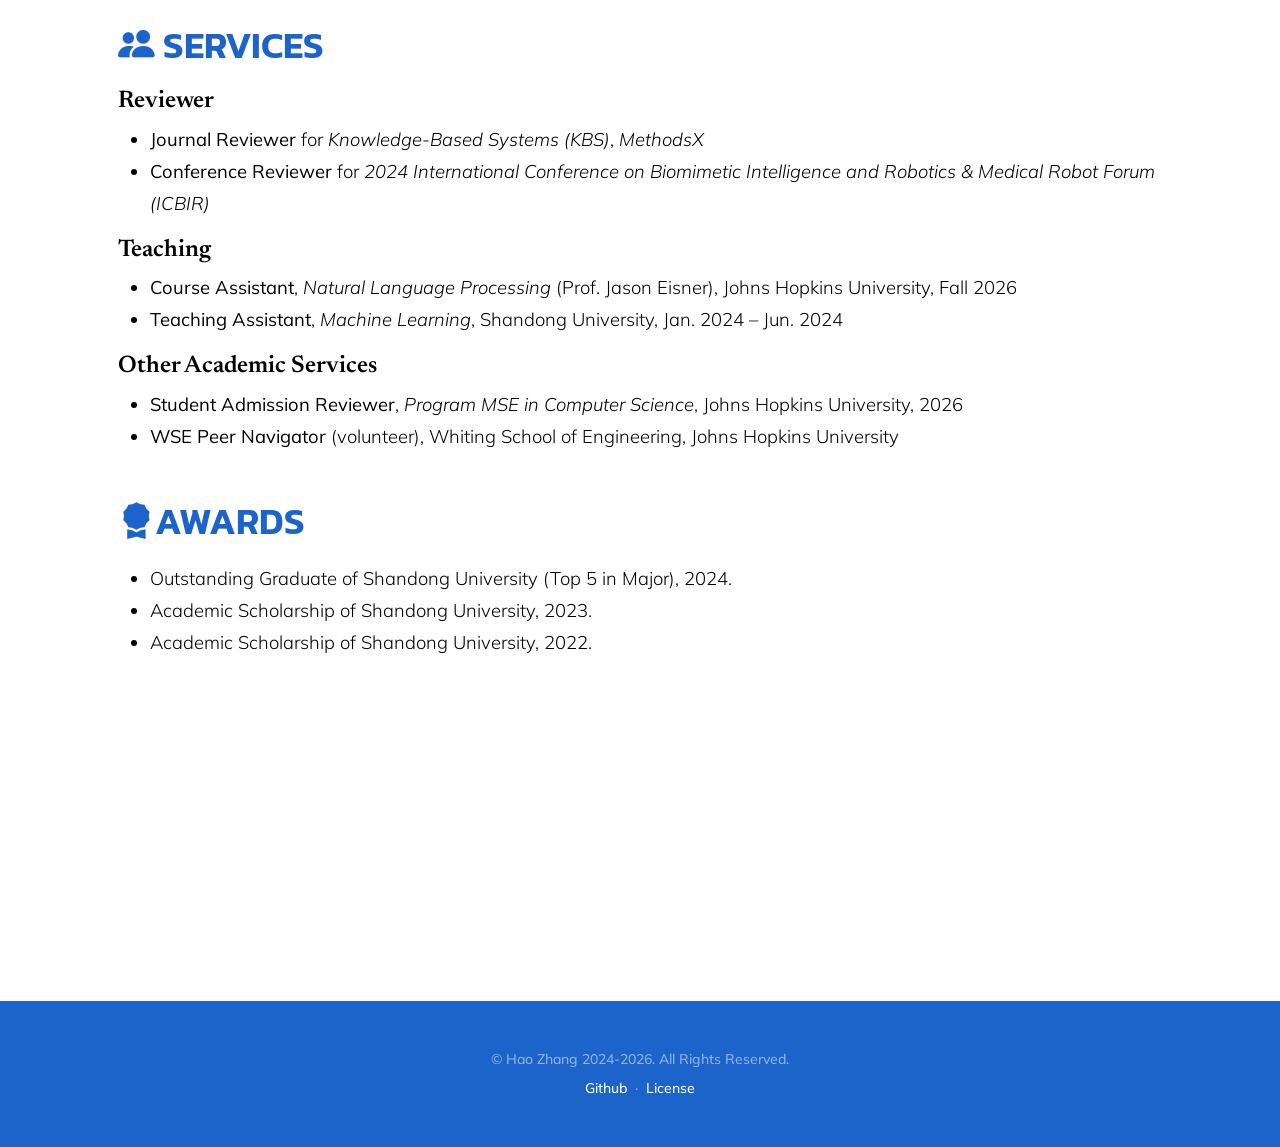
==== commit f2a0afe1: "Rename to Selected Publications, shrink wide figures, update CV" ====
--- a/index.html
+++ b/index.html
@@ -156,7 +156,7 @@
     <section class="bg-gradient-primary-to-secondary-gray mt5 md5" id="publications">
         <div class="container px-5">
             <header>
-                <h2 id="publications-subtitle"><i class="bi bi-file-text-fill"></i>&nbsp;PUBLICATIONS</h2>
+                <h2 id="publications-subtitle"><i class="bi bi-file-text-fill"></i>&nbsp;SELECTED PUBLICATIONS</h2>
             </header>
             <div class="main-body" id="publications-md"></div>
 
@@ -196,7 +196,7 @@
             </header>
             <div class="main-body" id="awards-md"></div>
     
-            <div class="text-center mt-4">
+            <div class="visitor-map text-center mt-4">
                 <script type="text/javascript" id="mmvst_globe"
                     src="https://mapmyvisitors.com/globe.js?d=NJVj6bfDXt7sD7CmgE51_hw2YMfUCx7NU7mFlVML9s0">
                 </script>
--- a/static/css/main.css
+++ b/static/css/main.css
@@ -133,6 +133,20 @@
 
 .pub-card:first-child {
     margin-top: 0;
+}
+
+.pub-note {
+    font-size: 0.95rem;
+    color: #666;
+    margin-bottom: 6px;
+}
+
+.dark-mode .pub-note {
+    color: #bbb;
+}
+
+#publications h4 {
+    margin: 26px 0 14px 0;
 }
 
 /* 导航栏 */
@@ -301,11 +315,22 @@
 }
 
 .pub-image-wrap {
-    width: 420px;
-    max-width: 48%;
+    width: 600px;
+    max-width: 58%;
     overflow: hidden;
     border-radius: 12px;
     flex-shrink: 0;
+}
+
+/* 宽图：图片在上占满整卡，文字在下 */
+.pub-card-wide {
+    flex-direction: column;
+}
+
+.pub-card-wide .pub-image-wrap {
+    width: 80%;
+    max-width: 80%;
+    margin: 0 auto;
 }
 
 .pub-image {
@@ -314,10 +339,35 @@
     display: block;
     border-radius: 12px;
     transition: transform 0.35s ease;
+    cursor: zoom-in;
 }
 
 .pub-image:hover {
-    transform: scale(1.08);
+    transform: scale(1.03);
+}
+
+/* 点击 publication 图片放大 */
+.img-lightbox {
+    position: fixed;
+    inset: 0;
+    z-index: 2000;
+    display: none;
+    align-items: center;
+    justify-content: center;
+    padding: 24px;
+    background: rgba(0, 0, 0, 0.82);
+    cursor: zoom-out;
+}
+
+.img-lightbox.open {
+    display: flex;
+}
+
+.img-lightbox img {
+    max-width: 96vw;
+    max-height: 92vh;
+    border-radius: 8px;
+    background: #fff;
 }
 
 .pub-content {
@@ -359,21 +409,23 @@
         flex-direction: column;
     }
 
-    .pub-image-wrap {
+    .pub-image-wrap,
+    .pub-card-wide .pub-image-wrap {
         width: 100%;
         max-width: 100%;
     }
 }
 .visitor-map {
-    width: 320px;
-    max-width: 100%;
+    width: 300px;
+    height: 300px;
     margin: 1.5rem auto 0 auto;
+    overflow: hidden;
 }
 
 .visitor-map canvas,
 .visitor-map iframe {
-    width: 100% !important;
-    height: auto !important;
+    width: 300px !important;
+    height: 300px !important;
 }
 /* 主题切换按钮 */
 #theme-toggle {
